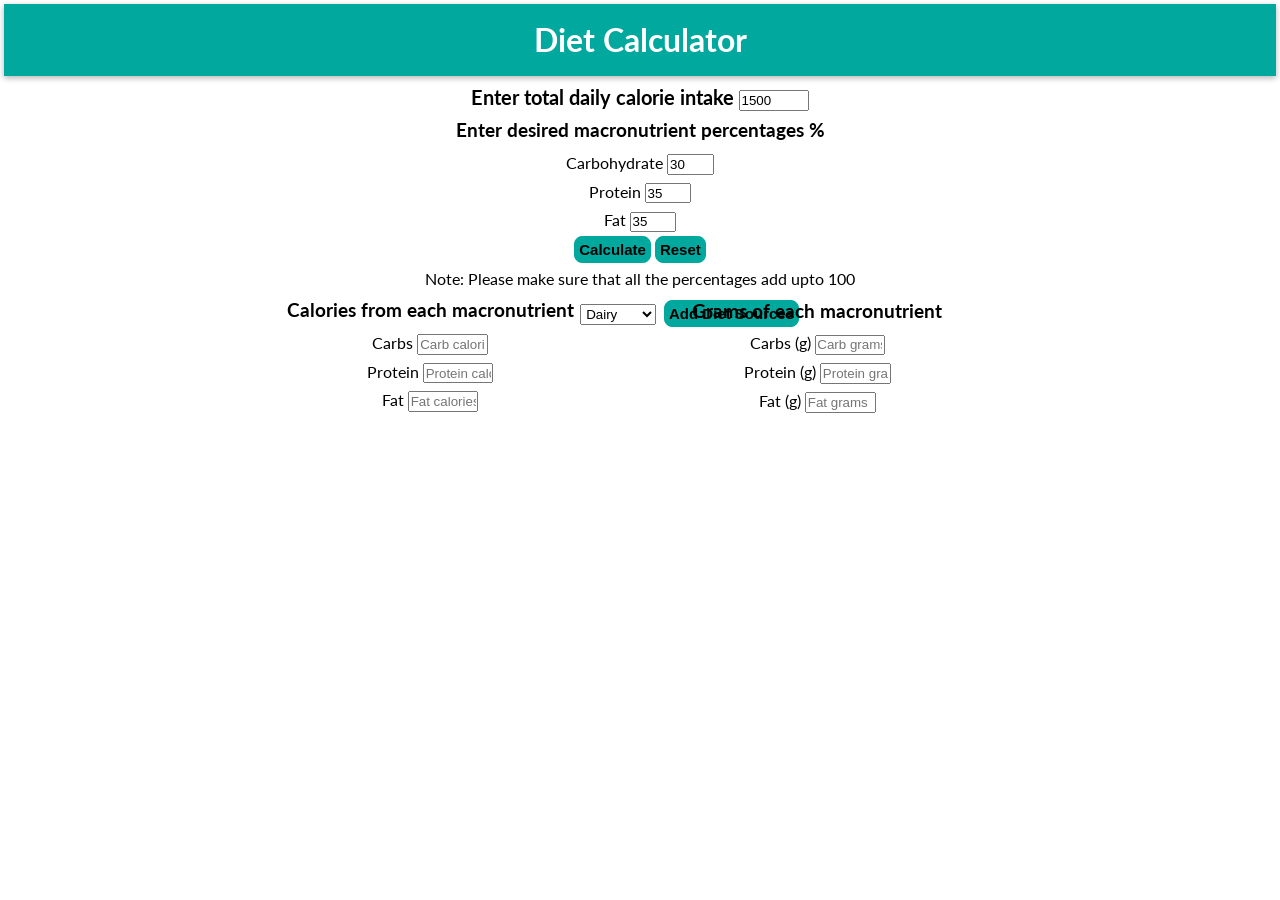
==== public/index.html @ 289a5bd0 "Added Total" ====
<!DOCTYPE html>
<html lang="en">
  <head>
    <meta charset="utf-8" />
    <meta name="viewport" content="width=device-width, initial-scale=1" />
    <link href="https://fonts.googleapis.com/css?family=Lato:100,300,400,700,900" rel="stylesheet">
    <link
        href="https://fonts.googleapis.com/css?family=Roboto:400,700&display=swap" rel="stylesheet"/>
    <meta name="theme-color" content="#000000" />
    <meta
      name="description"
      content="Web site created using create-react-app"
    />
    <!--
      manifest.json provides metadata used when your web app is installed on a
      user's mobile device or desktop. See https://developers.google.com/web/fundamentals/web-app-manifest/
    -->
    <link rel="stylesheet" href="../src/Script.css">
    <link rel="shortcut icon" type="image/png" href="favicon.ico">
    <!--
      Notice the use of %PUBLIC_URL% in the tags above.
      It will be replaced with the URL of the `public` folder during the build.
      Only files inside the `public` folder can be referenced from the HTML.

      Unlike "/favicon.ico" or "favicon.ico", "%PUBLIC_URL%/favicon.ico" will
      work correctly both with client-side routing and a non-root public URL.
      Learn how to configure a non-root public URL by running `npm run build`.
    -->
    <title>Diet Calculation App</title>
    <header>
        <h1 align="center"> Diet Calculator</h1>
    </header>
  </head>
  <body>
    <script type="text/javascript" src="../src/bmr.js"></script>
    <script type="text/javascript" src="../src/resources.js"></script>
    <div id ="container" align="center">
        <form>
            <div class="wrapper-calories">
                <div id="column-one">
                    <p class="input-calories"> Enter total daily calorie intake
                    <input id = "targetCalories" name="CalorieIntake" type="text" size="7" value="1500" 
                    class="calorie-field-style">
                    </p>
                    <h3 id="calculator-h3">Enter desired macronutrient percentages %</h3>
                    <p>
                        Carbohydrate
                        <input type="text" id ="carb-per" name="carb-per" value="30"  size="4">
                    </p>
                    <p>
                        Protein
                        <input type="text" id="protien-per" name="protien-per" value="35" size="4">
                    </p>
                    <p>
                        Fat
                        <input type="text" id="fat-per" name="fat-per" value="35" size="4">                    
                    </p>
                        <div class="inner">
                        <input type="button" value="Calculate" class="Button" onclick="calc(this.form)">
                        <input type="reset" value="Reset" name="Reset" class="Button">
                        </div>
                        <p> Note: Please make sure that all the percentages add upto 100</p>
                </div>
                <div id="column-two" class = "grid-container">
                <div class="grid-child-calories">
                <h3 id="calculator-h3">Calories from each macronutrient</h3>
                <p>
                    Carbs
                    <input name="CarbCalories" type="text" size="7" class="calorie-results-field" placeholder="Carb calories"> 
                </p>
                <p>
                    Protein
                    <input name="ProteinCalories" type="text" size="7" class="calorie-results-field" placeholder="Protein calories"> 
                </p>
                <p>
                    Fat
                    <input name="FatCalories" type="text" size="7" class="calorie-results-field" placeholder="Fat calories"> 
                </p>
                </div>
                <div class="grid-child-grams">
                <h3 id="calculator-h3">Grams of each macronutrient</h3>
                <p>
                    Carbs (g)
                    <input name="CarbGrams" type="text" size="7" class="grams-results-field" placeholder="Carb grams"> </p>
                <p>
                    Protein (g)
                    <input name="ProteinGrams" type="text" size="7" class="grams-results-field" placeholder="Protein grams"></p>
                <p>
                    Fat (g)
                    <input name="FatGrams" type="text" size="7" class="grams-results-field" placeholder="Fat grams"></p>
                </div>
                </div>
            </div>
    </form>
    </div>
    <div class = "resources">
      <div>
        <select name="slec" id="select-source" >
          <option value="Dairy" selected>Dairy</option>
          <option value="Veg">Veg</option>
          <option value="Non-Veg">Non-Veg</option>
          <option value="Seeds">Seeds</option>
          <option value="Nuts">Nuts</option>
          <option value="Millets">Millets</option>
        </select>
  
      <input type="button" id = "btnAdd" class="Button addBtn"onclick = "AddDropDownList()" value = "Add Diet Sources" />
      <div id = "dvContainer" class="addCont"></div>
      </div>
      <p class="total" id="total-resources"></p>
    </div>

    <!--
      This HTML file is a template.
      If you open it directly in the browser, you will see an empty page.

      You can add webfonts, meta tags, or analytics to this file.
      The build step will place the bundled scripts into the <body> tag.

      To begin the development, run `npm start` or `yarn start`.
      To create a production bundle, use `npm run build` or `yarn build`.

    <div id="outer">

    </div>
    -->
  </body>
</html>
---- src/Script.css ----
*{
  margin:  0px;
  padding: 0.80px;
  box-sizing: border-box;
} 

/*
*{
  margin:  0.5px;
  padding: 0.5px;
  box-sizing: border-box;
} 
*/

header {
  background: #00a89d;
  color: white;
  padding: 0.5rem;
  text-align: center;
  box-shadow: 0 2px 6px rgba(0, 0, 0, 0.30);
  width: 100%;
}

body{
  font-family: "Lato", sans-serif;
  font-weight: 400;
  font-size: 16px;
  line-height: 1.7;
  padding: 3px;
}

.input-calories{
  font-size: 20px;
  font-weight: bold;
}

.grid-container{
  width: 80%;
  position: relative;
}

.grid-child-calories{
  /*width: 50%;*/
  position: absolute;
  top: 15%;
  left:15%;
  /*float: left;*/
}

.grid-child-grams{
  
/*  width: 50%;*/

  position: absolute;
  top: 55%;
  left: 55%;

/*  float: left;*/
}

/*#CalculateButton: hover,*/
.Button{
  font-weight: bold;
  font-size: 15px;
  background: #00a89d;
  border: 1px #00a89d solid;
  border-radius: 8px;
  padding: 4px;
  cursor: pointer;
}

.Button:hover, 
.Button:active{
  color:#00a89d;
  background-color: white;
}


.addBtn{
  margin-left: 4px;
}
.addCont{
  margin-left: 600px;
}
.calorie-results-field{
  align-items: center;
}

#select-source{
  margin-left: 575px;
}
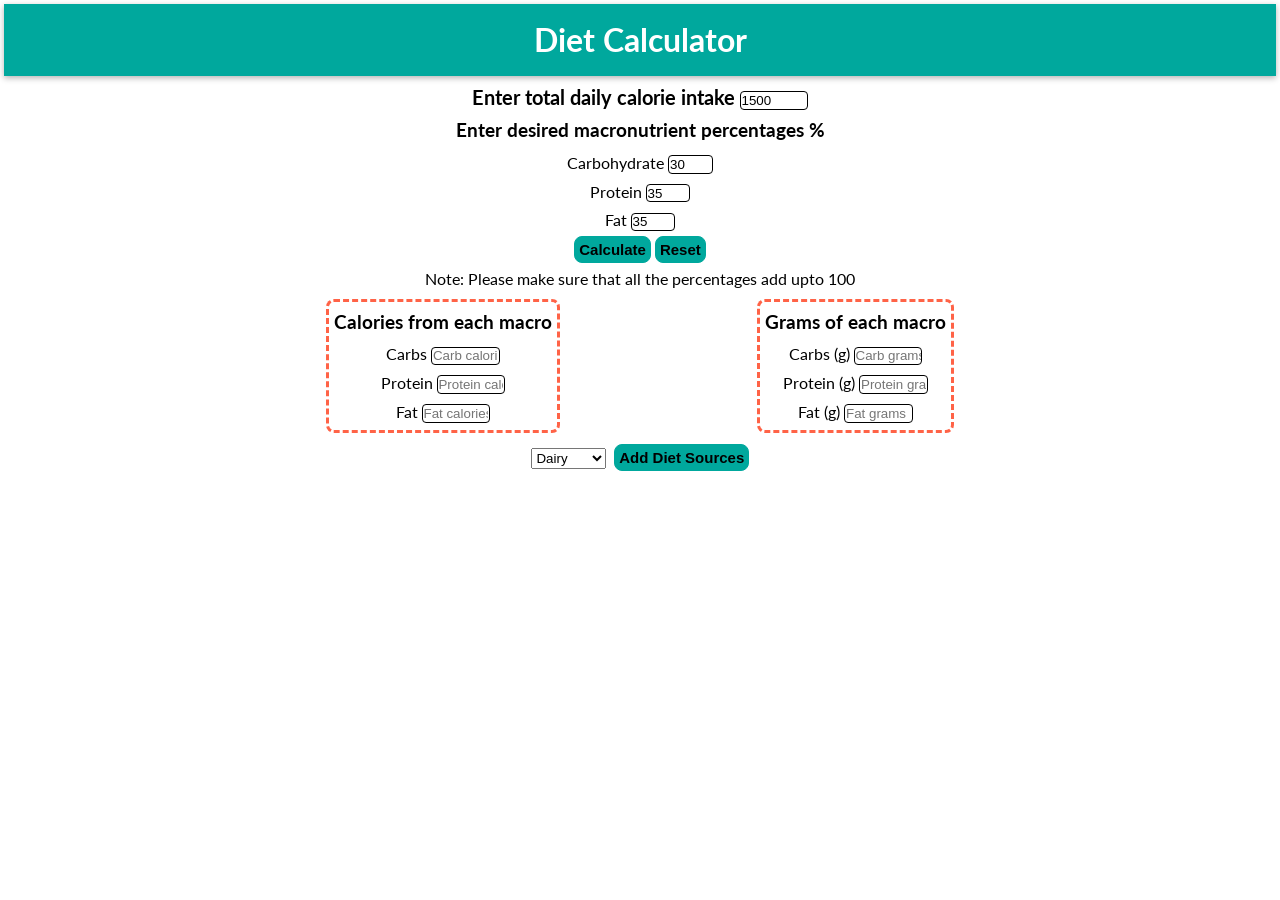
==== commit d229d1e1: "Update index.html" ====
--- a/public/index.html
+++ b/public/index.html
@@ -36,34 +36,34 @@
     <script type="text/javascript" src="../src/resources.js"></script>
     <div id ="container" align="center">
         <form>
-            <div class="wrapper-calories">
-                <div id="column-one">
-                    <p class="input-calories"> Enter total daily calorie intake
-                    <input id = "targetCalories" name="CalorieIntake" type="text" size="7" value="1500" 
-                    class="calorie-field-style">
-                    </p>
-                    <h3 id="calculator-h3">Enter desired macronutrient percentages %</h3>
-                    <p>
-                        Carbohydrate
-                        <input type="text" id ="carb-per" name="carb-per" value="30"  size="4">
-                    </p>
-                    <p>
-                        Protein
-                        <input type="text" id="protien-per" name="protien-per" value="35" size="4">
-                    </p>
-                    <p>
-                        Fat
-                        <input type="text" id="fat-per" name="fat-per" value="35" size="4">                    
-                    </p>
-                        <div class="inner">
-                        <input type="button" value="Calculate" class="Button" onclick="calc(this.form)">
-                        <input type="reset" value="Reset" name="Reset" class="Button">
-                        </div>
-                        <p> Note: Please make sure that all the percentages add upto 100</p>
-                </div>
-                <div id="column-two" class = "grid-container">
-                <div class="grid-child-calories">
-                <h3 id="calculator-h3">Calories from each macronutrient</h3>
+          <div class="wrapper-calories">
+              <div id="column-one">
+                  <p class="input-calories"> Enter total daily calorie intake
+                  <input id = "targetCalories" name="CalorieIntake" type="text" size="7" value="1500" 
+                  class="calorie-field-style">
+                  </p>
+                  <h3 id="calculator-h3">Enter desired macronutrient percentages %</h3>
+                  <p>
+                      Carbohydrate
+                      <input type="text" id ="carb-per" name="carb-per" value="30"  size="4">
+                  </p>
+                  <p>
+                      Protein
+                      <input type="text" id="protien-per" name="protien-per" value="35" size="4">
+                  </p>
+                  <p>
+                      Fat
+                      <input type="text" id="fat-per" name="fat-per" value="35" size="4">                    
+                  </p>
+                      <div class="inner">
+                      <input type="button" value="Calculate" class="Button" onclick="calc(this.form)">
+                      <input type="reset" value="Reset" name="Reset" class="Button">
+                      </div>
+                      <p> Note: Please make sure that all the percentages add upto 100</p>
+              </div>
+              <div id="column-two" class = "grid-container">
+              <div class="grid-child-calories">
+                <h3 id="calculator-h3">Calories from each macro</h3>
                 <p>
                     Carbs
                     <input name="CarbCalories" type="text" size="7" class="calorie-results-field" placeholder="Carb calories"> 
@@ -76,9 +76,9 @@
                     Fat
                     <input name="FatCalories" type="text" size="7" class="calorie-results-field" placeholder="Fat calories"> 
                 </p>
-                </div>
-                <div class="grid-child-grams">
-                <h3 id="calculator-h3">Grams of each macronutrient</h3>
+              </div>
+              <div class="grid-child-grams">
+                <h3 id="calculator-h3">Grams of each macro</h3>
                 <p>
                     Carbs (g)
                     <input name="CarbGrams" type="text" size="7" class="grams-results-field" placeholder="Carb grams"> </p>
@@ -88,9 +88,9 @@
                 <p>
                     Fat (g)
                     <input name="FatGrams" type="text" size="7" class="grams-results-field" placeholder="Fat grams"></p>
-                </div>
-                </div>
-            </div>
+              </div>
+              </div>
+          </div>
     </form>
     </div>
     <div class = "resources">
@@ -107,7 +107,10 @@
       <input type="button" id = "btnAdd" class="Button addBtn"onclick = "AddDropDownList()" value = "Add Diet Sources" />
       <div id = "dvContainer" class="addCont"></div>
       </div>
-      <p class="total" id="total-resources"></p>
+      <div class="total">
+        <p id="total-resources"></p>
+      </div>
+      
     </div>
 
     <!--
--- a/src/Script.css
+++ b/src/Script.css
@@ -11,6 +11,44 @@
   box-sizing: border-box;
 } 
 */
+
+@media screen and (max-width: 700px){
+
+  .grid-container{
+    display: flex;
+    flex-direction: column;
+    /* align-items: center; */
+    justify-content: space-between;
+    flex-wrap: wrap;
+    height:auto;
+  }
+  .grid-child-calories,
+  .grid-child-grams {
+      height:auto;
+      flex:1;
+  }
+  .grid-child-calories{
+    order: 1;
+  }
+  
+  .grid-child-grams{
+    order: 2;
+  }
+  .total{
+    order:3;
+  }
+  .addBtn{
+    margin:auto;
+    width: auto;
+  }
+  .addCont{
+    margin:auto;
+    width: auto;
+  }
+  #select-source{
+    margin: auto;
+  }
+}
 
 header {
   background: #00a89d;
@@ -36,14 +74,24 @@
 
 .grid-container{
   width: 80%;
-  position: relative;
+  display: flex;
+  flex-direction: row;
+  /* align-items: center; */
+  justify-content: space-evenly;
+  flex-wrap: wrap;
+  height:auto;
+
 }
 
 .grid-child-calories{
   /*width: 50%;*/
-  position: absolute;
-  top: 15%;
-  left:15%;
+
+  /* top: 15%;
+  left:15%; */
+  margin:5px;
+  border: tomato dashed 3px; 
+  border-radius: 8px;
+  padding: 4px;
   /*float: left;*/
 }
 
@@ -51,9 +99,12 @@
   
 /*  width: 50%;*/
 
-  position: absolute;
-  top: 55%;
-  left: 55%;
+  /* top: 55%;
+  left: 55%; */
+  margin:5px;
+  border: tomato dashed 3px;
+  border-radius: 8px;
+  padding: 4px;
 
 /*  float: left;*/
 }
@@ -76,16 +127,33 @@
 }
 
 
+.div-resource{
+  margin-left: 20px;
+  padding: 8px;
+
+}
 .addBtn{
   margin-left: 4px;
 }
 .addCont{
-  margin-left: 600px;
+  margin: auto;
 }
 .calorie-results-field{
   align-items: center;
 }
-
+.resources{
+  display: flex;
+  /* justify-content: center; */
+  flex-direction: column;
+  align-items: center;
+}
+.total{
+  justify-content: baseline;
+}
 #select-source{
-  margin-left: 575px;
+  margin: auto;
 }
+input{
+  border: black 1px solid;
+  border-radius: 4px
+}
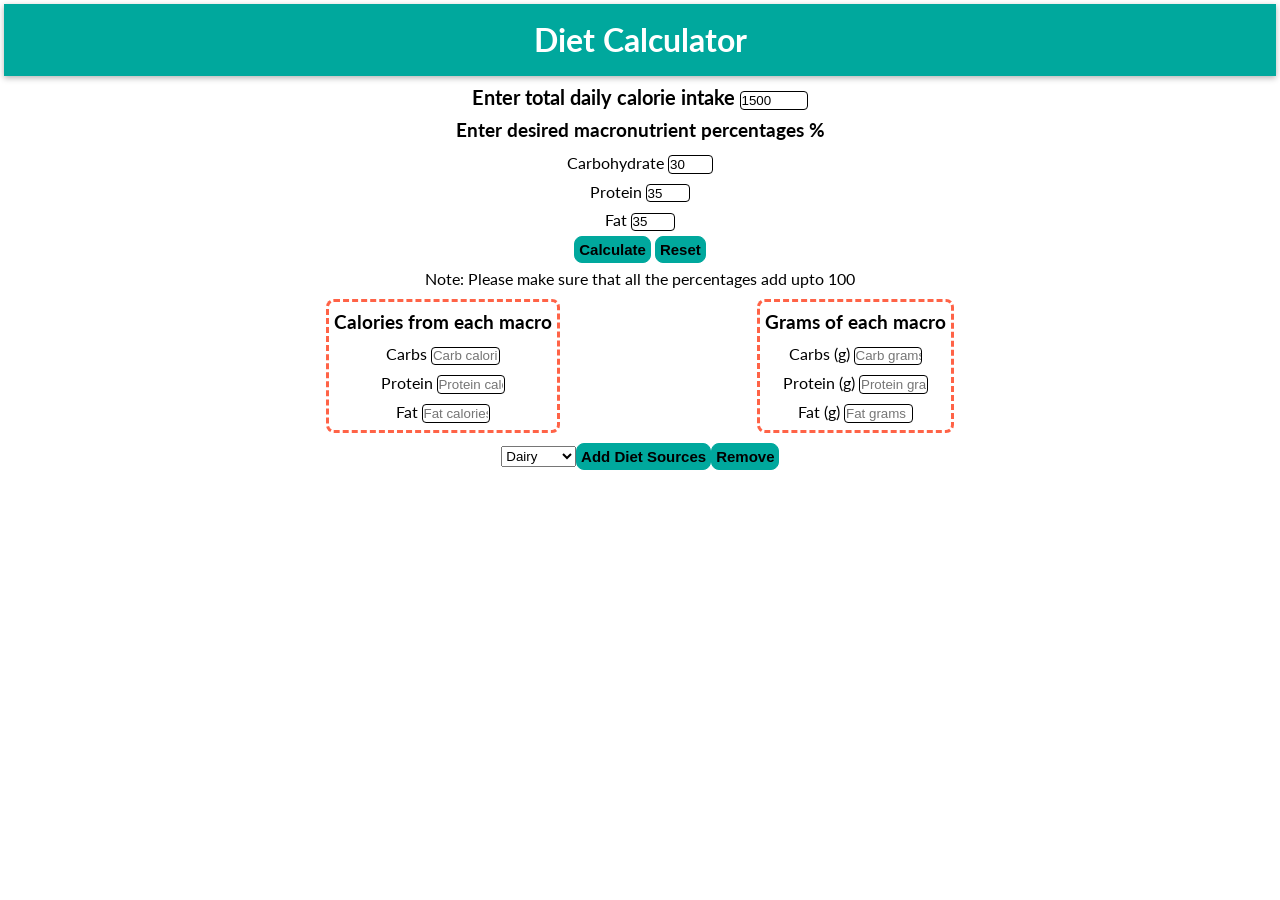
==== commit 43486e87: "Updated the scr files to remove bugs" ====
--- a/public/index.html
+++ b/public/index.html
@@ -94,8 +94,8 @@
     </form>
     </div>
     <div class = "resources">
-      <div>
-        <select name="slec" id="select-source" >
+      <div class="resources-dropdown">
+        <select name="slec" id="select-source" class="resource-select">
           <option value="Dairy" selected>Dairy</option>
           <option value="Veg">Veg</option>
           <option value="Non-Veg">Non-Veg</option>
@@ -103,15 +103,20 @@
           <option value="Nuts">Nuts</option>
           <option value="Millets">Millets</option>
         </select>
-  
-      <input type="button" id = "btnAdd" class="Button addBtn"onclick = "AddDropDownList()" value = "Add Diet Sources" />
+        <input type="button" id = "btnAdd" class="Button addBtn"onclick = "AddDropDownList()" value = "Add Diet Sources" />
+        <input type="button" class="Button Remove" onclick="btnRemove()" value = "Remove">
+      </div>
       <div id = "dvContainer" class="addCont"></div>
-      </div>
       <div class="total">
         <p id="total-resources"></p>
       </div>
       
     </div>
+    <!-- <footer class="main-footer">
+      <nav>
+          <a href="https://www.github.com/sasiking" class="main-footer-a">Created by SasiKing</a>
+      </nav> -->
+  </footer>
 
     <!--
       This HTML file is a template.
@@ -128,4 +133,4 @@
     </div>
     -->
   </body>
-</html>
+</html>
--- a/src/Script.css
+++ b/src/Script.css
@@ -12,6 +12,8 @@
 } 
 */
 
+
+
 @media screen and (max-width: 700px){
 
   .grid-container{
@@ -44,10 +46,35 @@
   .addCont{
     margin:auto;
     width: auto;
+    display: flex;
+    /* justify-content: center; */
+    flex-direction: column;
+    align-items: center;
+    justify-content: center;
+    flex-wrap: wrap;
+    align-content: center;
   }
   #select-source{
     margin: auto;
   }
+  .resource-sup-div{
+    margin: auto;
+    width: auto;
+    display: flex;
+    justify-content: center;
+    align-items: center;
+    flex-direction: row;
+  }
+  .resources-dropdown{
+    margin: auto;
+    width: auto;
+    display: flex;
+    /* justify-content: center; */
+    flex-direction: row;
+    align-items: center;
+    justify-content: center;
+  }
+  
 }
 
 header {
@@ -127,16 +154,30 @@
 }
 
 
-.div-resource{
-  margin-left: 20px;
-  padding: 8px;
-
-}
-.addBtn{
-  margin-left: 4px;
+.resources-dropdown{
+  display: flex;
+  /* justify-content: center; */
+  flex-direction: row;
+  align-items: center;
+  justify-content: center;
+}
+.div-select-resource{
+  margin: auto;
+  display: flex;
+  /* justify-content: center; */
+  flex-direction: row;
+  align-items: center;
+  justify-content: center;
+  align-content: center;
 }
 .addCont{
   margin: auto;
+  display: flex;
+  /* justify-content: center; */
+  flex-direction: column;
+  align-items: center;
+  justify-content: center;
+  align-content: center;
 }
 .calorie-results-field{
   align-items: center;
@@ -146,9 +187,10 @@
   /* justify-content: center; */
   flex-direction: column;
   align-items: center;
+  justify-content: center;
 }
 .total{
-  justify-content: baseline;
+  justify-content: center;
 }
 #select-source{
   margin: auto;
@@ -157,3 +199,59 @@
   border: black 1px solid;
   border-radius: 4px
 }
+
+.main-footer{
+  background-color: black;
+  display: flex;
+  margin-top: auto;
+  flex: 0;
+}
+
+.main-footer-a{
+  color: white;
+}
+
+.resource-sup-div{
+  display: flex;
+  justify-content: center;
+  align-items: center;
+  flex-direction: row;
+  padding: 8px;
+  width: 40rem;
+}
+
+.resource-chk{
+  display: flex;
+  justify-content: center;
+  align-items: center;
+  flex-direction: row;
+  margin: 0 4px;
+}
+.res-para{
+  display: flex;
+  justify-content: center;
+  align-items: center;
+  flex-direction: row;
+  margin:0 4px ;
+}
+.div-resource{
+  display: flex;
+  justify-content: center;
+  align-items: center;
+  flex-direction: column;
+}
+.resource-div-content{
+  display: flex;
+  justify-content: center;
+  align-items: center;
+  flex-direction: row;
+}
+
+.resource-para-name{
+  display: flex;
+  justify-content: center;
+  align-items: center;
+  flex-direction: row;
+  padding:0px .5px;
+  margin:auto; 
+}
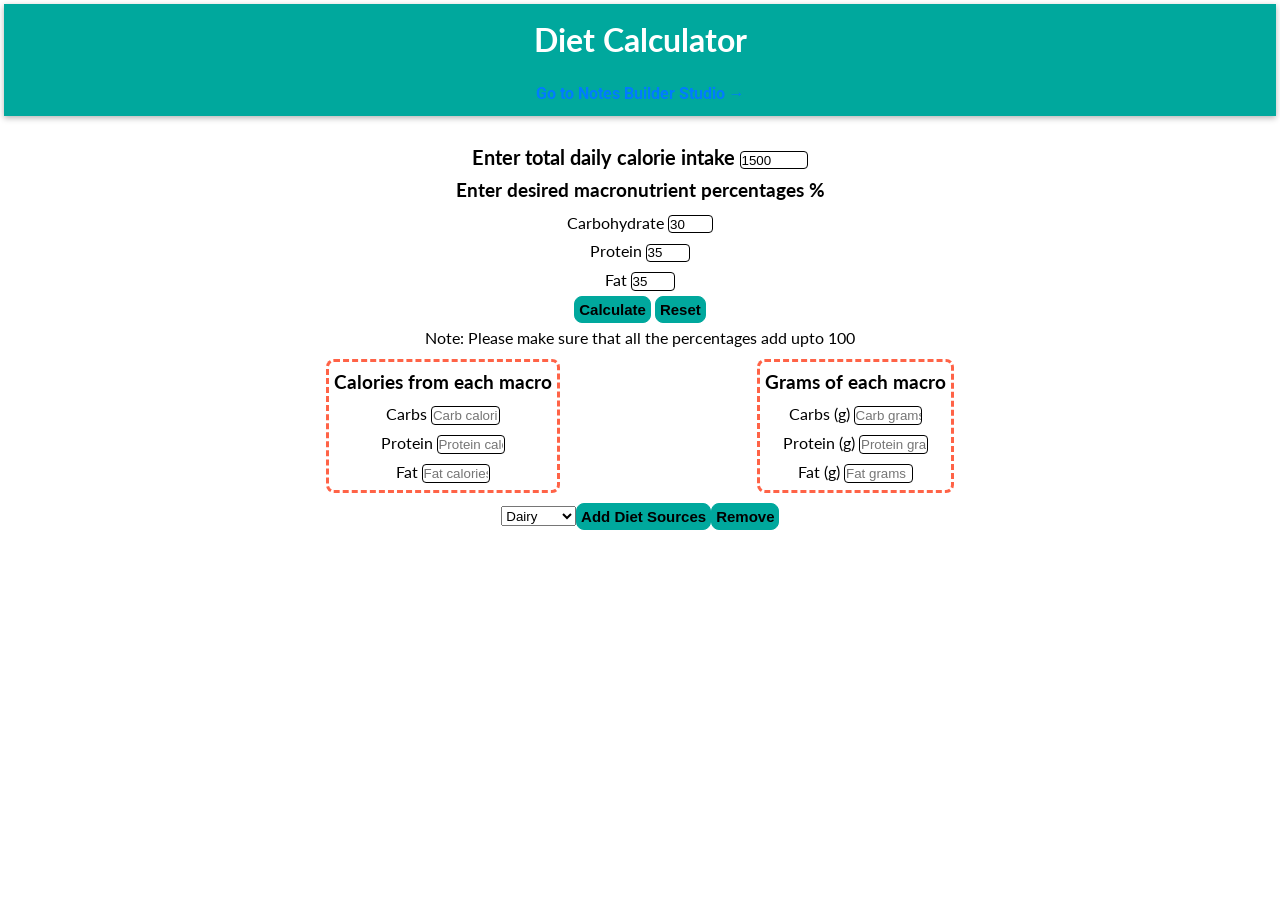
==== commit 33af8d59: "Update index.html" ====
--- a/public/index.html
+++ b/public/index.html
@@ -4,96 +4,91 @@
     <meta charset="utf-8" />
     <meta name="viewport" content="width=device-width, initial-scale=1" />
     <link href="https://fonts.googleapis.com/css?family=Lato:100,300,400,700,900" rel="stylesheet">
-    <link
-        href="https://fonts.googleapis.com/css?family=Roboto:400,700&display=swap" rel="stylesheet"/>
+    <link href="https://fonts.googleapis.com/css?family=Roboto:400,700&display=swap" rel="stylesheet"/>
     <meta name="theme-color" content="#000000" />
     <meta
       name="description"
       content="Web site created using create-react-app"
     />
-    <!--
-      manifest.json provides metadata used when your web app is installed on a
-      user's mobile device or desktop. See https://developers.google.com/web/fundamentals/web-app-manifest/
-    -->
     <link rel="stylesheet" href="../src/Script.css">
     <link rel="shortcut icon" type="image/png" href="favicon.ico">
-    <!--
-      Notice the use of %PUBLIC_URL% in the tags above.
-      It will be replaced with the URL of the `public` folder during the build.
-      Only files inside the `public` folder can be referenced from the HTML.
-
-      Unlike "/favicon.ico" or "favicon.ico", "%PUBLIC_URL%/favicon.ico" will
-      work correctly both with client-side routing and a non-root public URL.
-      Learn how to configure a non-root public URL by running `npm run build`.
-    -->
     <title>Diet Calculation App</title>
-    <header>
-        <h1 align="center"> Diet Calculator</h1>
-    </header>
   </head>
   <body>
+    <header align="center" style="margin-bottom: 20px;">
+      <h1>Diet Calculator</h1>
+      <nav style="margin-top: 10px;">
+        <a href="../src/builder.html" style="font-family: 'Roboto', sans-serif; font-size: 16px; font-weight: 700; color: #007bff; text-decoration: none;">
+          Go to Notes Builder Studio &rarr;
+        </a>
+      </nav>
+    </header>
+
     <script type="text/javascript" src="../src/bmr.js"></script>
     <script type="text/javascript" src="../src/resources.js"></script>
-    <div id ="container" align="center">
-        <form>
-          <div class="wrapper-calories">
-              <div id="column-one">
-                  <p class="input-calories"> Enter total daily calorie intake
-                  <input id = "targetCalories" name="CalorieIntake" type="text" size="7" value="1500" 
-                  class="calorie-field-style">
-                  </p>
-                  <h3 id="calculator-h3">Enter desired macronutrient percentages %</h3>
-                  <p>
-                      Carbohydrate
-                      <input type="text" id ="carb-per" name="carb-per" value="30"  size="4">
-                  </p>
-                  <p>
-                      Protein
-                      <input type="text" id="protien-per" name="protien-per" value="35" size="4">
-                  </p>
-                  <p>
-                      Fat
-                      <input type="text" id="fat-per" name="fat-per" value="35" size="4">                    
-                  </p>
-                      <div class="inner">
-                      <input type="button" value="Calculate" class="Button" onclick="calc(this.form)">
-                      <input type="reset" value="Reset" name="Reset" class="Button">
-                      </div>
-                      <p> Note: Please make sure that all the percentages add upto 100</p>
-              </div>
-              <div id="column-two" class = "grid-container">
-              <div class="grid-child-calories">
-                <h3 id="calculator-h3">Calories from each macro</h3>
-                <p>
-                    Carbs
-                    <input name="CarbCalories" type="text" size="7" class="calorie-results-field" placeholder="Carb calories"> 
-                </p>
-                <p>
-                    Protein
-                    <input name="ProteinCalories" type="text" size="7" class="calorie-results-field" placeholder="Protein calories"> 
-                </p>
-                <p>
-                    Fat
-                    <input name="FatCalories" type="text" size="7" class="calorie-results-field" placeholder="Fat calories"> 
-                </p>
-              </div>
-              <div class="grid-child-grams">
-                <h3 id="calculator-h3">Grams of each macro</h3>
-                <p>
-                    Carbs (g)
-                    <input name="CarbGrams" type="text" size="7" class="grams-results-field" placeholder="Carb grams"> </p>
-                <p>
-                    Protein (g)
-                    <input name="ProteinGrams" type="text" size="7" class="grams-results-field" placeholder="Protein grams"></p>
-                <p>
-                    Fat (g)
-                    <input name="FatGrams" type="text" size="7" class="grams-results-field" placeholder="Fat grams"></p>
-              </div>
-              </div>
+    <div id="container" align="center">
+      <form>
+        <div class="wrapper-calories">
+          <div id="column-one">
+            <p class="input-calories"> Enter total daily calorie intake
+              <input id="targetCalories" name="CalorieIntake" type="text" size="7" value="1500" class="calorie-field-style">
+            </p>
+            <h3 id="calculator-h3">Enter desired macronutrient percentages %</h3>
+            <p>
+              Carbohydrate
+              <input type="text" id="carb-per" name="carb-per" value="30" size="4">
+            </p>
+            <p>
+              Protein
+              <input type="text" id="protien-per" name="protien-per" value="35" size="4">
+            </p>
+            <p>
+              Fat
+              <input type="text" id="fat-per" name="fat-per" value="35" size="4">                    
+            </p>
+            <div class="inner">
+              <input type="button" value="Calculate" class="Button" onclick="calc(this.form)">
+              <input type="reset" value="Reset" name="Reset" class="Button">
+            </div>
+            <p>Note: Please make sure that all the percentages add upto 100</p>
           </div>
-    </form>
+          <div id="column-two" class="grid-container">
+            <div class="grid-child-calories">
+              <h3 id="calculator-h3">Calories from each macro</h3>
+              <p>
+                Carbs
+                <input name="CarbCalories" type="text" size="7" class="calorie-results-field" placeholder="Carb calories"> 
+              </p>
+              <p>
+                Protein
+                <input name="ProteinCalories" type="text" size="7" class="calorie-results-field" placeholder="Protein calories"> 
+              </p>
+              <p>
+                Fat
+                <input name="FatCalories" type="text" size="7" class="calorie-results-field" placeholder="Fat calories"> 
+              </p>
+            </div>
+            <div class="grid-child-grams">
+              <h3 id="calculator-h3">Grams of each macro</h3>
+              <p>
+                Carbs (g)
+                <input name="CarbGrams" type="text" size="7" class="grams-results-field" placeholder="Carb grams">
+              </p>
+              <p>
+                Protein (g)
+                <input name="ProteinGrams" type="text" size="7" class="grams-results-field" placeholder="Protein grams">
+              </p>
+              <p>
+                Fat (g)
+                <input name="FatGrams" type="text" size="7" class="grams-results-field" placeholder="Fat grams">
+              </p>
+            </div>
+          </div>
+        </div>
+      </form>
     </div>
-    <div class = "resources">
+    
+    <div class="resources">
       <div class="resources-dropdown">
         <select name="slec" id="select-source" class="resource-select">
           <option value="Dairy" selected>Dairy</option>
@@ -103,34 +98,21 @@
           <option value="Nuts">Nuts</option>
           <option value="Millets">Millets</option>
         </select>
-        <input type="button" id = "btnAdd" class="Button addBtn"onclick = "AddDropDownList()" value = "Add Diet Sources" />
-        <input type="button" class="Button Remove" onclick="btnRemove()" value = "Remove">
+        <input type="button" id="btnAdd" class="Button addBtn" onclick="AddDropDownList()" value="Add Diet Sources" />
+        <input type="button" class="Button Remove" onclick="btnRemove()" value="Remove">
       </div>
-      <div id = "dvContainer" class="addCont"></div>
+      <div id="dvContainer" class="addCont"></div>
       <div class="total">
         <p id="total-resources"></p>
       </div>
-      
     </div>
-    <!-- <footer class="main-footer">
+
+    <!-- 
+    <footer class="main-footer">
       <nav>
-          <a href="https://www.github.com/sasiking" class="main-footer-a">Created by SasiKing</a>
-      </nav> -->
-  </footer>
-
-    <!--
-      This HTML file is a template.
-      If you open it directly in the browser, you will see an empty page.
-
-      You can add webfonts, meta tags, or analytics to this file.
-      The build step will place the bundled scripts into the <body> tag.
-
-      To begin the development, run `npm start` or `yarn start`.
-      To create a production bundle, use `npm run build` or `yarn build`.
-
-    <div id="outer">
-
-    </div>
+        <a href="https://www.github.com/sasiking" class="main-footer-a">Created by SasiKing</a>
+      </nav>
+    </footer>
     -->
   </body>
-</html>+</html>
--- a/src/Script.css
+++ b/src/Script.css
@@ -252,6 +252,6 @@
   justify-content: center;
   align-items: center;
   flex-direction: row;
-  padding:0px .5px;
+  padding:0px 2px;
   margin:auto; 
 }
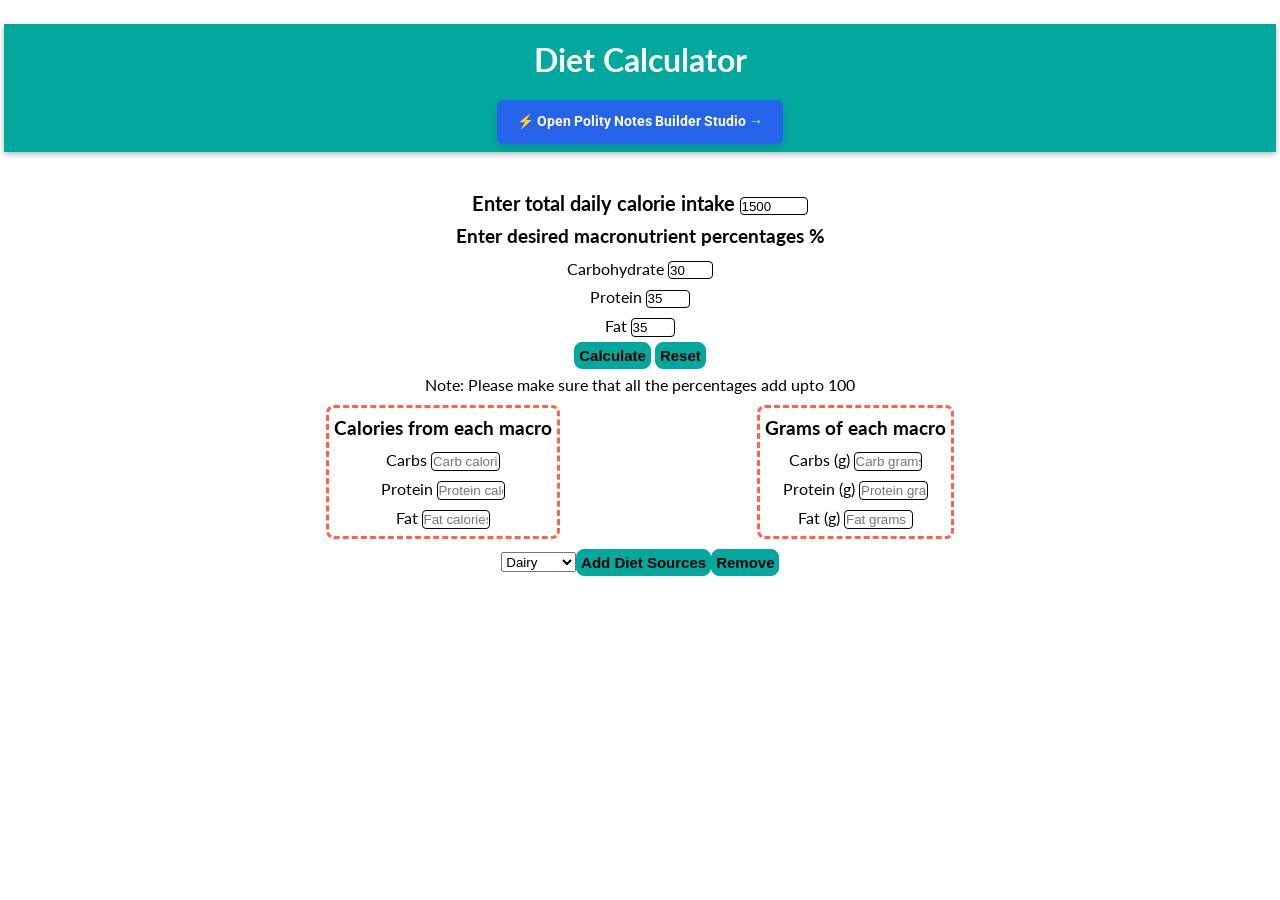
==== commit b32c20df: "Update index.html" ====
--- a/public/index.html
+++ b/public/index.html
@@ -6,22 +6,32 @@
     <link href="https://fonts.googleapis.com/css?family=Lato:100,300,400,700,900" rel="stylesheet">
     <link href="https://fonts.googleapis.com/css?family=Roboto:400,700&display=swap" rel="stylesheet"/>
     <meta name="theme-color" content="#000000" />
-    <meta
-      name="description"
-      content="Web site created using create-react-app"
-    />
+    <meta name="description" content="Web site created using create-react-app" />
     <link rel="stylesheet" href="../src/Script.css">
     <link rel="shortcut icon" type="image/png" href="favicon.ico">
     <title>Diet Calculation App</title>
   </head>
   <body>
-    <header align="center" style="margin-bottom: 20px;">
-      <h1>Diet Calculator</h1>
-      <nav style="margin-top: 10px;">
-        <a href="../src/builder.html" style="font-family: 'Roboto', sans-serif; font-size: 16px; font-weight: 700; color: #007bff; text-decoration: none;">
-          Go to Notes Builder Studio &rarr;
-        </a>
-      </nav>
+    <!-- HEADER WITH CLICKABLE LINK TO LOCAL BUILDER.HTML -->
+    <header style="text-align: center; margin: 20px 0 30px 0;">
+      <h1 style="margin-bottom: 12px;">Diet Calculator</h1>
+      
+      <!-- Clickable Button Link to src/builder.html -->
+      <a href="../src/builder.html" 
+         target="_self"
+         style="display: inline-block; 
+                background-color: #2563eb; 
+                color: #ffffff; 
+                padding: 10px 20px; 
+                border-radius: 6px; 
+                font-family: 'Roboto', sans-serif; 
+                font-size: 14px; 
+                font-weight: 700; 
+                text-decoration: none; 
+                box-shadow: 0 4px 6px rgba(0, 0, 0, 0.1); 
+                transition: background 0.2s ease;">
+        ⚡ Open Polity Notes Builder Studio &rarr;
+      </a>
     </header>
 
     <script type="text/javascript" src="../src/bmr.js"></script>
@@ -106,13 +116,5 @@
         <p id="total-resources"></p>
       </div>
     </div>
-
-    <!-- 
-    <footer class="main-footer">
-      <nav>
-        <a href="https://www.github.com/sasiking" class="main-footer-a">Created by SasiKing</a>
-      </nav>
-    </footer>
-    -->
   </body>
 </html>
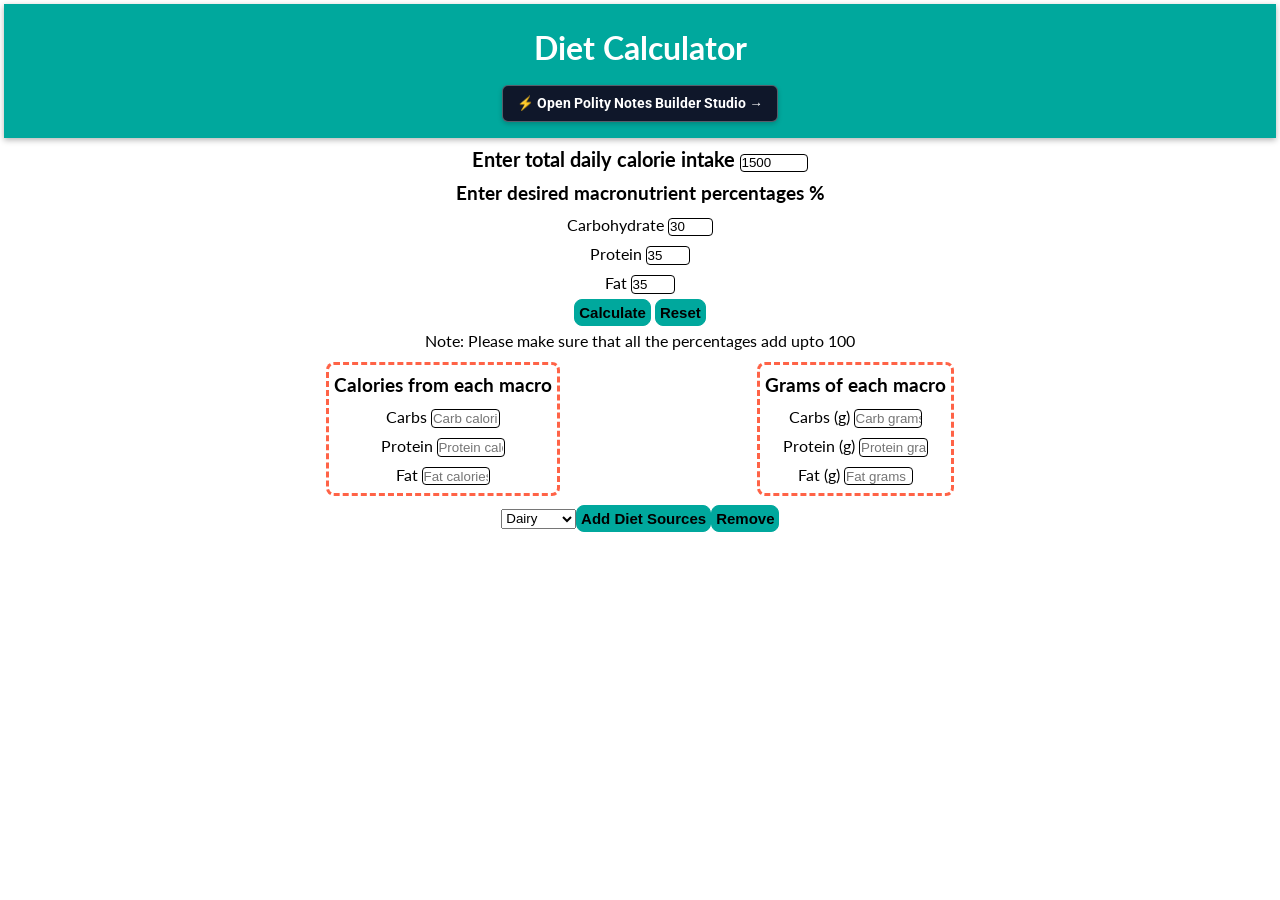
==== commit 025ffbf6: "Update index.html" ====
--- a/public/index.html
+++ b/public/index.html
@@ -6,39 +6,31 @@
     <link href="https://fonts.googleapis.com/css?family=Lato:100,300,400,700,900" rel="stylesheet">
     <link href="https://fonts.googleapis.com/css?family=Roboto:400,700&display=swap" rel="stylesheet"/>
     <meta name="theme-color" content="#000000" />
-    <meta name="description" content="Web site created using create-react-app" />
+    <meta name="description" content="Diet calculation and macro tracker application" />
     <link rel="stylesheet" href="../src/Script.css">
     <link rel="shortcut icon" type="image/png" href="favicon.ico">
     <title>Diet Calculation App</title>
   </head>
   <body>
-    <!-- HEADER WITH CLICKABLE LINK TO LOCAL BUILDER.HTML -->
-    <header style="text-align: center; margin: 20px 0 30px 0;">
-      <h1 style="margin-bottom: 12px;">Diet Calculator</h1>
-      
-      <!-- Clickable Button Link to src/builder.html -->
-      <a href="../src/builder.html" 
-         target="_self"
-         style="display: inline-block; 
-                background-color: #2563eb; 
-                color: #ffffff; 
-                padding: 10px 20px; 
-                border-radius: 6px; 
-                font-family: 'Roboto', sans-serif; 
-                font-size: 14px; 
-                font-weight: 700; 
-                text-decoration: none; 
-                box-shadow: 0 4px 6px rgba(0, 0, 0, 0.1); 
-                transition: background 0.2s ease;">
-        ⚡ Open Polity Notes Builder Studio &rarr;
-      </a>
+    <!-- APPLICATION HEADER WITH INTEGRATED BUILDER NAVIGATION -->
+    <header>
+      <h1>Diet Calculator</h1>
+      <div class="studio-nav-wrapper">
+        <a href="../src/builder.html" class="studio-nav-btn" target="_self">
+          ⚡ Open Polity Notes Builder Studio &rarr;
+        </a>
+      </div>
     </header>
 
+    <!-- SCRIPTS -->
     <script type="text/javascript" src="../src/bmr.js"></script>
     <script type="text/javascript" src="../src/resources.js"></script>
+
+    <!-- MAIN CALCULATOR INTERFACE -->
     <div id="container" align="center">
       <form>
         <div class="wrapper-calories">
+          <!-- COLUMN 1: INPUT TARGETS & MACRO RATIOS -->
           <div id="column-one">
             <p class="input-calories"> Enter total daily calorie intake
               <input id="targetCalories" name="CalorieIntake" type="text" size="7" value="1500" class="calorie-field-style">
@@ -62,6 +54,8 @@
             </div>
             <p>Note: Please make sure that all the percentages add upto 100</p>
           </div>
+
+          <!-- COLUMN 2: CALCULATED SPLITS (CALORIES & GRAMS) -->
           <div id="column-two" class="grid-container">
             <div class="grid-child-calories">
               <h3 id="calculator-h3">Calories from each macro</h3>
@@ -98,6 +92,7 @@
       </form>
     </div>
     
+    <!-- FOOD SOURCE SELECTION & AGGREGATION ZONE -->
     <div class="resources">
       <div class="resources-dropdown">
         <select name="slec" id="select-source" class="resource-select">
--- a/src/Script.css
+++ b/src/Script.css
@@ -1,92 +1,59 @@
-*{
-  margin:  0px;
+* {
+  margin: 0px;
   padding: 0.80px;
   box-sizing: border-box;
-} 
-
-/*
-*{
-  margin:  0.5px;
-  padding: 0.5px;
-  box-sizing: border-box;
-} 
-*/
-
-
-
-@media screen and (max-width: 700px){
-
-  .grid-container{
-    display: flex;
-    flex-direction: column;
-    /* align-items: center; */
-    justify-content: space-between;
-    flex-wrap: wrap;
-    height:auto;
-  }
-  .grid-child-calories,
-  .grid-child-grams {
-      height:auto;
-      flex:1;
-  }
-  .grid-child-calories{
-    order: 1;
-  }
-  
-  .grid-child-grams{
-    order: 2;
-  }
-  .total{
-    order:3;
-  }
-  .addBtn{
-    margin:auto;
-    width: auto;
-  }
-  .addCont{
-    margin:auto;
-    width: auto;
-    display: flex;
-    /* justify-content: center; */
-    flex-direction: column;
-    align-items: center;
-    justify-content: center;
-    flex-wrap: wrap;
-    align-content: center;
-  }
-  #select-source{
-    margin: auto;
-  }
-  .resource-sup-div{
-    margin: auto;
-    width: auto;
-    display: flex;
-    justify-content: center;
-    align-items: center;
-    flex-direction: row;
-  }
-  .resources-dropdown{
-    margin: auto;
-    width: auto;
-    display: flex;
-    /* justify-content: center; */
-    flex-direction: row;
-    align-items: center;
-    justify-content: center;
-  }
-  
-}
-
+}
+
+/* ========================================================
+   HEADER & STUDIO LINK STYLES
+   ======================================================== */
 header {
   background: #00a89d;
   color: white;
-  padding: 0.5rem;
+  padding: 1rem 0.5rem;
   text-align: center;
   box-shadow: 0 2px 6px rgba(0, 0, 0, 0.30);
   width: 100%;
 }
 
-body{
+header h1 {
+  margin-bottom: 8px;
+}
+
+.studio-nav-wrapper {
+  margin-top: 6px;
+  display: flex;
+  justify-content: center;
+  align-items: center;
+}
+
+.studio-nav-btn {
+  display: inline-block;
+  background-color: #0f172a;
+  color: #ffffff !important;
+  font-family: "Roboto", sans-serif;
+  font-size: 13.5px;
+  font-weight: 700;
+  text-decoration: none;
+  padding: 6px 14px;
+  border-radius: 6px;
+  border: 1px solid rgba(255, 255, 255, 0.3);
+  box-shadow: 0 2px 5px rgba(0, 0, 0, 0.2);
+  transition: all 0.2s ease-in-out;
+  cursor: pointer;
+}
+
+.studio-nav-btn:hover {
+  background-color: #1e293b;
+  border-color: #ffffff;
+  color: #93c5fd !important;
+  transform: translateY(-1px);
+}
+
+/* ========================================================
+   BODY & MAIN LAYOUT
+   ======================================================== */
+body {
   font-family: "Lato", sans-serif;
   font-weight: 400;
   font-size: 16px;
@@ -94,50 +61,35 @@
   padding: 3px;
 }
 
-.input-calories{
+.input-calories {
   font-size: 20px;
   font-weight: bold;
 }
 
-.grid-container{
+.grid-container {
   width: 80%;
   display: flex;
   flex-direction: row;
-  /* align-items: center; */
   justify-content: space-evenly;
   flex-wrap: wrap;
-  height:auto;
-
-}
-
-.grid-child-calories{
-  /*width: 50%;*/
-
-  /* top: 15%;
-  left:15%; */
-  margin:5px;
+  height: auto;
+}
+
+.grid-child-calories {
+  margin: 5px;
   border: tomato dashed 3px; 
   border-radius: 8px;
   padding: 4px;
-  /*float: left;*/
-}
-
-.grid-child-grams{
-  
-/*  width: 50%;*/
-
-  /* top: 55%;
-  left: 55%; */
-  margin:5px;
+}
+
+.grid-child-grams {
+  margin: 5px;
   border: tomato dashed 3px;
   border-radius: 8px;
   padding: 4px;
-
-/*  float: left;*/
-}
-
-/*#CalculateButton: hover,*/
-.Button{
+}
+
+.Button {
   font-weight: bold;
   font-size: 15px;
   background: #00a89d;
@@ -148,70 +100,72 @@
 }
 
 .Button:hover, 
-.Button:active{
-  color:#00a89d;
+.Button:active {
+  color: #00a89d;
   background-color: white;
 }
 
-
-.resources-dropdown{
-  display: flex;
-  /* justify-content: center; */
-  flex-direction: row;
-  align-items: center;
-  justify-content: center;
-}
-.div-select-resource{
+.resources-dropdown {
+  display: flex;
+  flex-direction: row;
+  align-items: center;
+  justify-content: center;
+}
+
+.div-select-resource {
   margin: auto;
   display: flex;
-  /* justify-content: center; */
   flex-direction: row;
   align-items: center;
   justify-content: center;
   align-content: center;
 }
-.addCont{
+
+.addCont {
   margin: auto;
   display: flex;
-  /* justify-content: center; */
   flex-direction: column;
   align-items: center;
   justify-content: center;
   align-content: center;
 }
-.calorie-results-field{
-  align-items: center;
-}
-.resources{
-  display: flex;
-  /* justify-content: center; */
+
+.calorie-results-field {
+  align-items: center;
+}
+
+.resources {
+  display: flex;
   flex-direction: column;
   align-items: center;
   justify-content: center;
 }
-.total{
-  justify-content: center;
-}
-#select-source{
+
+.total {
+  justify-content: center;
+}
+
+#select-source {
   margin: auto;
 }
-input{
+
+input {
   border: black 1px solid;
-  border-radius: 4px
-}
-
-.main-footer{
+  border-radius: 4px;
+}
+
+.main-footer {
   background-color: black;
   display: flex;
   margin-top: auto;
   flex: 0;
 }
 
-.main-footer-a{
+.main-footer-a {
   color: white;
 }
 
-.resource-sup-div{
+.resource-sup-div {
   display: flex;
   justify-content: center;
   align-items: center;
@@ -220,38 +174,101 @@
   width: 40rem;
 }
 
-.resource-chk{
+.resource-chk {
   display: flex;
   justify-content: center;
   align-items: center;
   flex-direction: row;
   margin: 0 4px;
 }
-.res-para{
-  display: flex;
-  justify-content: center;
-  align-items: center;
-  flex-direction: row;
-  margin:0 4px ;
-}
-.div-resource{
+
+.res-para {
+  display: flex;
+  justify-content: center;
+  align-items: center;
+  flex-direction: row;
+  margin: 0 4px;
+}
+
+.div-resource {
   display: flex;
   justify-content: center;
   align-items: center;
   flex-direction: column;
 }
-.resource-div-content{
-  display: flex;
-  justify-content: center;
-  align-items: center;
-  flex-direction: row;
-}
-
-.resource-para-name{
-  display: flex;
-  justify-content: center;
-  align-items: center;
-  flex-direction: row;
-  padding:0px 2px;
-  margin:auto; 
-}+
+.resource-div-content {
+  display: flex;
+  justify-content: center;
+  align-items: center;
+  flex-direction: row;
+}
+
+.resource-para-name {
+  display: flex;
+  justify-content: center;
+  align-items: center;
+  flex-direction: row;
+  padding: 0px 2px;
+  margin: auto; 
+}
+
+/* ========================================================
+   RESPONSIVE MEDIA QUERIES
+   ======================================================== */
+@media screen and (max-width: 700px) {
+  .grid-container {
+    display: flex;
+    flex-direction: column;
+    justify-content: space-between;
+    flex-wrap: wrap;
+    height: auto;
+  }
+  .grid-child-calories,
+  .grid-child-grams {
+    height: auto;
+    flex: 1;
+  }
+  .grid-child-calories {
+    order: 1;
+  }
+  .grid-child-grams {
+    order: 2;
+  }
+  .total {
+    order: 3;
+  }
+  .addBtn {
+    margin: auto;
+    width: auto;
+  }
+  .addCont {
+    margin: auto;
+    width: auto;
+    display: flex;
+    flex-direction: column;
+    align-items: center;
+    justify-content: center;
+    flex-wrap: wrap;
+    align-content: center;
+  }
+  #select-source {
+    margin: auto;
+  }
+  .resource-sup-div {
+    margin: auto;
+    width: auto;
+    display: flex;
+    justify-content: center;
+    align-items: center;
+    flex-direction: row;
+  }
+  .resources-dropdown {
+    margin: auto;
+    width: auto;
+    display: flex;
+    flex-direction: row;
+    align-items: center;
+    justify-content: center;
+  }
+}
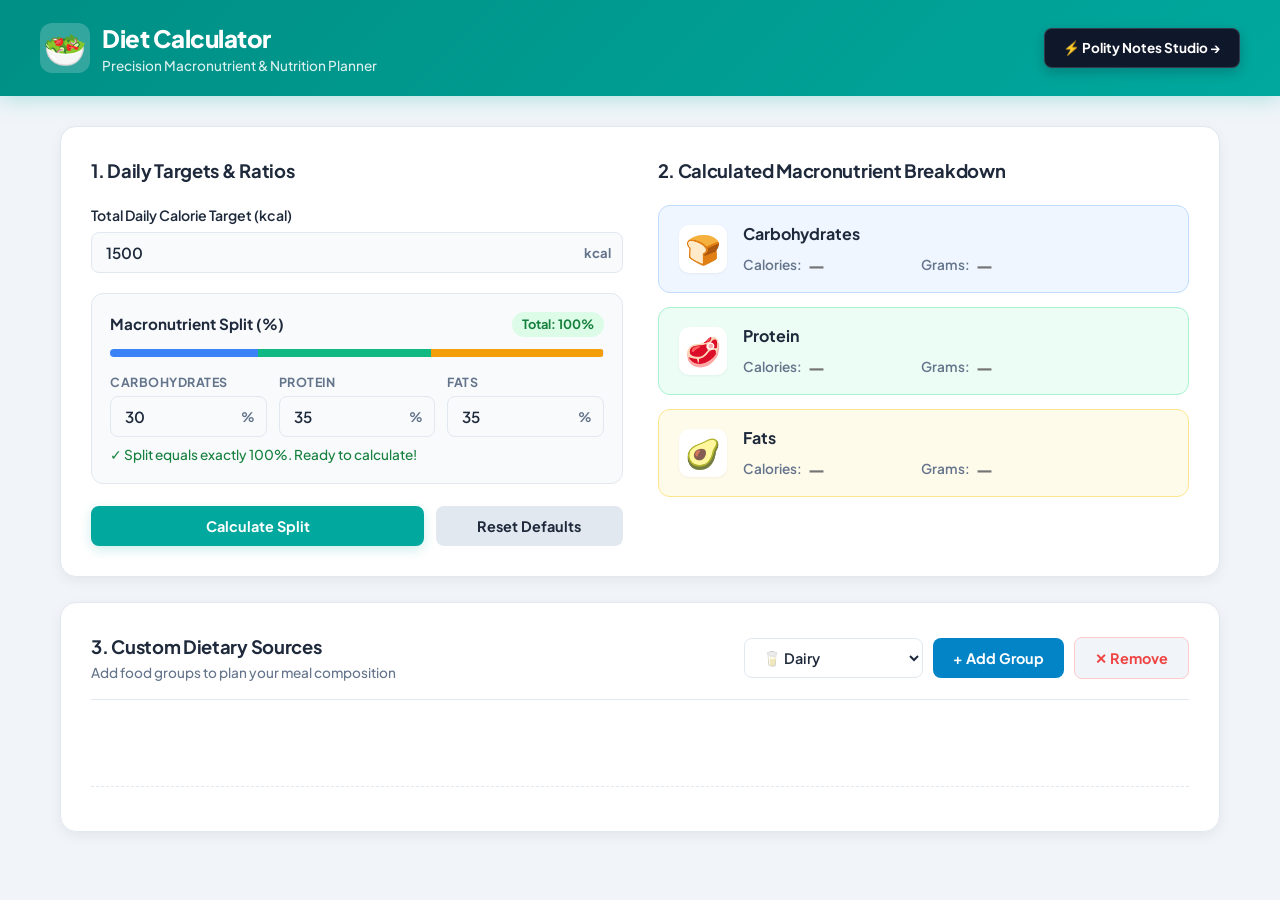
==== commit b9aa97ea: "New changes" ====
--- a/public/index.html
+++ b/public/index.html
@@ -3,113 +3,227 @@
   <head>
     <meta charset="utf-8" />
     <meta name="viewport" content="width=device-width, initial-scale=1" />
-    <link href="https://fonts.googleapis.com/css?family=Lato:100,300,400,700,900" rel="stylesheet">
-    <link href="https://fonts.googleapis.com/css?family=Roboto:400,700&display=swap" rel="stylesheet"/>
-    <meta name="theme-color" content="#000000" />
-    <meta name="description" content="Diet calculation and macro tracker application" />
-    <link rel="stylesheet" href="../src/Script.css">
-    <link rel="shortcut icon" type="image/png" href="favicon.ico">
-    <title>Diet Calculation App</title>
+    <link href="https://fonts.googleapis.com/css2?family=Plus+Jakarta+Sans:wght@400;500;600;700;800&family=Roboto:wght@400;500;700&display=swap" rel="stylesheet" />
+    <meta name="theme-color" content="#00a89d" />
+    <meta name="description" content="Dynamic Diet Calculator & Macro Nutrients Planner" />
+    <link rel="stylesheet" href="../src/Script.css" />
+    <link rel="shortcut icon" type="image/png" href="favicon.ico" />
+    <title>Diet & Macro Nutrients Studio</title>
   </head>
   <body>
-    <!-- APPLICATION HEADER WITH INTEGRATED BUILDER NAVIGATION -->
-    <header>
-      <h1>Diet Calculator</h1>
-      <div class="studio-nav-wrapper">
-        <a href="../src/builder.html" class="studio-nav-btn" target="_self">
-          ⚡ Open Polity Notes Builder Studio &rarr;
-        </a>
+    <!-- MODERN APP NAVBAR -->
+    <header class="app-header">
+      <div class="header-inner">
+        <div class="brand-zone">
+          <div class="brand-icon">🥗</div>
+          <div>
+            <h1>Diet Calculator</h1>
+            <p class="brand-subtitle">Precision Macronutrient & Nutrition Planner</p>
+          </div>
+        </div>
+        
+        <div class="studio-nav-wrapper">
+          <a href="../src/builder.html" class="studio-nav-btn" target="_self">
+            ⚡ Polity Notes Studio &rarr;
+          </a>
+        </div>
       </div>
     </header>
 
-    <!-- SCRIPTS -->
+    <main class="main-layout">
+      <!-- CALCULATOR MAIN CARD -->
+      <section class="calculator-card">
+        <form id="dietForm">
+          <div class="calculator-grid">
+            
+            <!-- COLUMN 1: TARGETS & PERCENTAGES -->
+            <div class="calc-panel input-panel">
+              <h2 class="panel-title">1. Daily Targets & Ratios</h2>
+              
+              <div class="input-group main-target">
+                <label for="targetCalories">Total Daily Calorie Target (kcal)</label>
+                <div class="input-with-affix">
+                  <input id="targetCalories" name="CalorieIntake" type="number" value="1500" class="styled-input calorie-primary" />
+                  <span class="input-affix">kcal</span>
+                </div>
+              </div>
+
+              <div class="macro-ratios-box">
+                <div class="macro-ratios-header">
+                  <h3>Macronutrient Split (%)</h3>
+                  <span id="ratioTracker" class="ratio-badge valid">Total: 100%</span>
+                </div>
+
+                <!-- LIVE PROGRESS RATIO BAR -->
+                <div class="macro-ratio-bar">
+                  <div id="barCarb" class="bar-segment carb" style="width: 30%;"></div>
+                  <div id="barProtein" class="bar-segment protein" style="width: 35%;"></div>
+                  <div id="barFat" class="bar-segment fat" style="width: 35%;"></div>
+                </div>
+
+                <div class="ratio-inputs-grid">
+                  <div class="ratio-field carb-field">
+                    <label for="carb-per">Carbohydrates</label>
+                    <div class="input-with-affix">
+                      <input type="number" id="carb-per" name="carb-per" value="30" class="styled-input macro-input" oninput="updateLiveRatios()" />
+                      <span class="input-affix">%</span>
+                    </div>
+                  </div>
+
+                  <div class="ratio-field protein-field">
+                    <label for="protien-per">Protein</label>
+                    <div class="input-with-affix">
+                      <input type="number" id="protien-per" name="protien-per" value="35" class="styled-input macro-input" oninput="updateLiveRatios()" />
+                      <span class="input-affix">%</span>
+                    </div>
+                  </div>
+
+                  <div class="ratio-field fat-field">
+                    <label for="fat-per">Fats</label>
+                    <div class="input-with-affix">
+                      <input type="number" id="fat-per" name="fat-per" value="35" class="styled-input macro-input" oninput="updateLiveRatios()" />
+                      <span class="input-affix">%</span>
+                    </div>
+                  </div>
+                </div>
+
+                <p id="ratioAlert" class="helper-text">Ratios currently equal 100%.</p>
+              </div>
+
+              <div class="action-btn-row">
+                <button type="button" class="btn btn-primary" onclick="calc(this.form)">Calculate Split</button>
+                <button type="reset" class="btn btn-secondary" onclick="setTimeout(updateLiveRatios, 50)">Reset Defaults</button>
+              </div>
+            </div>
+
+            <!-- COLUMN 2: CALCULATED BREAKDOWNS -->
+            <div class="calc-panel results-panel">
+              <h2 class="panel-title">2. Calculated Macronutrient Breakdown</h2>
+              
+              <div class="results-cards-grid">
+                <!-- CARB RESULTS CARD -->
+                <div class="macro-result-card carb-card">
+                  <div class="card-icon">🍞</div>
+                  <div class="card-meta">
+                    <h4>Carbohydrates</h4>
+                    <div class="stat-row">
+                      <span class="stat-label">Calories:</span>
+                      <input name="CarbCalories" type="text" readonly class="stat-field" placeholder="—" />
+                    </div>
+                    <div class="stat-row">
+                      <span class="stat-label">Grams:</span>
+                      <input name="CarbGrams" type="text" readonly class="stat-field" placeholder="—" />
+                    </div>
+                  </div>
+                </div>
+
+                <!-- PROTEIN RESULTS CARD -->
+                <div class="macro-result-card protein-card">
+                  <div class="card-icon">🥩</div>
+                  <div class="card-meta">
+                    <h4>Protein</h4>
+                    <div class="stat-row">
+                      <span class="stat-label">Calories:</span>
+                      <input name="ProteinCalories" type="text" readonly class="stat-field" placeholder="—" />
+                    </div>
+                    <div class="stat-row">
+                      <span class="stat-label">Grams:</span>
+                      <input name="ProteinGrams" type="text" readonly class="stat-field" placeholder="—" />
+                    </div>
+                  </div>
+                </div>
+
+                <!-- FAT RESULTS CARD -->
+                <div class="macro-result-card fat-card">
+                  <div class="card-icon">🥑</div>
+                  <div class="card-meta">
+                    <h4>Fats</h4>
+                    <div class="stat-row">
+                      <span class="stat-label">Calories:</span>
+                      <input name="FatCalories" type="text" readonly class="stat-field" placeholder="—" />
+                    </div>
+                    <div class="stat-row">
+                      <span class="stat-label">Grams:</span>
+                      <input name="FatGrams" type="text" readonly class="stat-field" placeholder="—" />
+                    </div>
+                  </div>
+                </div>
+              </div>
+            </div>
+
+          </div>
+        </form>
+      </section>
+
+      <!-- FOOD SOURCES & INVENTORY TRACKER -->
+      <section class="sources-card">
+        <div class="sources-header">
+          <div>
+            <h2 class="panel-title" style="margin-bottom: 2px;">3. Custom Dietary Sources</h2>
+            <p class="helper-text" style="margin: 0;">Add food groups to plan your meal composition</p>
+          </div>
+
+          <div class="sources-controls">
+            <select name="slec" id="select-source" class="styled-select">
+              <option value="Dairy" selected>🥛 Dairy</option>
+              <option value="Veg">🥦 Vegetables</option>
+              <option value="Non-Veg">🍗 Poultry & Meat</option>
+              <option value="Seeds">🌻 Seeds</option>
+              <option value="Nuts">🥜 Nuts</option>
+              <option value="Millets">🌾 Millets & Grains</option>
+            </select>
+            <button type="button" id="btnAdd" class="btn btn-add" onclick="AddDropDownList()">+ Add Group</button>
+            <button type="button" class="btn btn-remove" onclick="btnRemove()">✕ Remove</button>
+          </div>
+        </div>
+
+        <div id="dvContainer" class="sources-container"></div>
+        <div class="total-bar">
+          <p id="total-resources"></p>
+        </div>
+      </section>
+    </main>
+
+    <!-- LIVE DYNAMIC SCRIPT -->
+    <script>
+      function updateLiveRatios() {
+        const c = parseFloat(document.getElementById('carb-per').value) || 0;
+        const p = parseFloat(document.getElementById('protien-per').value) || 0;
+        const f = parseFloat(document.getElementById('fat-per').value) || 0;
+        const total = c + p + f;
+
+        const badge = document.getElementById('ratioTracker');
+        const alertText = document.getElementById('ratioAlert');
+        const barC = document.getElementById('barCarb');
+        const barP = document.getElementById('barProtein');
+        const barF = document.getElementById('barFat');
+
+        badge.textContent = `Total: ${total}%`;
+
+        // Update progress bar widths proportional to entry
+        const scale = total > 0 ? 100 / total : 1;
+        barC.style.width = (c * scale) + '%';
+        barP.style.width = (p * scale) + '%';
+        barF.style.width = (f * scale) + '%';
+
+        if (total === 100) {
+          badge.className = 'ratio-badge valid';
+          alertText.textContent = '✓ Split equals exactly 100%. Ready to calculate!';
+          alertText.style.color = '#15803d';
+        } else if (total > 100) {
+          badge.className = 'ratio-badge invalid';
+          alertText.textContent = `⚠ Exceeds 100% by ${(total - 100).toFixed(0)}%. Please reduce ratios.`;
+          alertText.style.color = '#b91c1c';
+        } else {
+          badge.className = 'ratio-badge warning';
+          alertText.textContent = `ℹ Needs ${(100 - total).toFixed(0)}% more to complete the 100% target.`;
+          alertText.style.color = '#b45309';
+        }
+      }
+
+      window.addEventListener('DOMContentLoaded', updateLiveRatios);
+    </script>
     <script type="text/javascript" src="../src/bmr.js"></script>
     <script type="text/javascript" src="../src/resources.js"></script>
-
-    <!-- MAIN CALCULATOR INTERFACE -->
-    <div id="container" align="center">
-      <form>
-        <div class="wrapper-calories">
-          <!-- COLUMN 1: INPUT TARGETS & MACRO RATIOS -->
-          <div id="column-one">
-            <p class="input-calories"> Enter total daily calorie intake
-              <input id="targetCalories" name="CalorieIntake" type="text" size="7" value="1500" class="calorie-field-style">
-            </p>
-            <h3 id="calculator-h3">Enter desired macronutrient percentages %</h3>
-            <p>
-              Carbohydrate
-              <input type="text" id="carb-per" name="carb-per" value="30" size="4">
-            </p>
-            <p>
-              Protein
-              <input type="text" id="protien-per" name="protien-per" value="35" size="4">
-            </p>
-            <p>
-              Fat
-              <input type="text" id="fat-per" name="fat-per" value="35" size="4">                    
-            </p>
-            <div class="inner">
-              <input type="button" value="Calculate" class="Button" onclick="calc(this.form)">
-              <input type="reset" value="Reset" name="Reset" class="Button">
-            </div>
-            <p>Note: Please make sure that all the percentages add upto 100</p>
-          </div>
-
-          <!-- COLUMN 2: CALCULATED SPLITS (CALORIES & GRAMS) -->
-          <div id="column-two" class="grid-container">
-            <div class="grid-child-calories">
-              <h3 id="calculator-h3">Calories from each macro</h3>
-              <p>
-                Carbs
-                <input name="CarbCalories" type="text" size="7" class="calorie-results-field" placeholder="Carb calories"> 
-              </p>
-              <p>
-                Protein
-                <input name="ProteinCalories" type="text" size="7" class="calorie-results-field" placeholder="Protein calories"> 
-              </p>
-              <p>
-                Fat
-                <input name="FatCalories" type="text" size="7" class="calorie-results-field" placeholder="Fat calories"> 
-              </p>
-            </div>
-            <div class="grid-child-grams">
-              <h3 id="calculator-h3">Grams of each macro</h3>
-              <p>
-                Carbs (g)
-                <input name="CarbGrams" type="text" size="7" class="grams-results-field" placeholder="Carb grams">
-              </p>
-              <p>
-                Protein (g)
-                <input name="ProteinGrams" type="text" size="7" class="grams-results-field" placeholder="Protein grams">
-              </p>
-              <p>
-                Fat (g)
-                <input name="FatGrams" type="text" size="7" class="grams-results-field" placeholder="Fat grams">
-              </p>
-            </div>
-          </div>
-        </div>
-      </form>
-    </div>
-    
-    <!-- FOOD SOURCE SELECTION & AGGREGATION ZONE -->
-    <div class="resources">
-      <div class="resources-dropdown">
-        <select name="slec" id="select-source" class="resource-select">
-          <option value="Dairy" selected>Dairy</option>
-          <option value="Veg">Veg</option>
-          <option value="Non-Veg">Non-Veg</option>
-          <option value="Seeds">Seeds</option>
-          <option value="Nuts">Nuts</option>
-          <option value="Millets">Millets</option>
-        </select>
-        <input type="button" id="btnAdd" class="Button addBtn" onclick="AddDropDownList()" value="Add Diet Sources" />
-        <input type="button" class="Button Remove" onclick="btnRemove()" value="Remove">
-      </div>
-      <div id="dvContainer" class="addCont"></div>
-      <div class="total">
-        <p id="total-resources"></p>
-      </div>
-    </div>
   </body>
-</html>
+</html>
--- a/src/Script.css
+++ b/src/Script.css
@@ -1,274 +1,488 @@
+/* ========================================================
+   MODERN DESIGN SYSTEM & RESETS
+   ======================================================== */
+:root {
+  --primary: #00a89d;
+  --primary-hover: #008f85;
+  --primary-light: #e6f7f6;
+  --dark-bg: #0f172a;
+  --card-bg: #ffffff;
+  --text-main: #1e293b;
+  --text-muted: #64748b;
+  --border-color: #e2e8f0;
+  
+  --carb-color: #3b82f6;
+  --carb-bg: #eff6ff;
+  --protein-color: #10b981;
+  --protein-bg: #ecfdf5;
+  --fat-color: #f59e0b;
+  --fat-bg: #fffbeb;
+
+  --shadow-sm: 0 1px 3px rgba(0, 0, 0, 0.05);
+  --shadow-md: 0 4px 14px rgba(0, 0, 0, 0.06);
+  --shadow-lg: 0 10px 25px -5px rgba(0, 0, 0, 0.08);
+}
+
 * {
-  margin: 0px;
-  padding: 0.80px;
+  margin: 0;
+  padding: 0;
   box-sizing: border-box;
 }
 
-/* ========================================================
-   HEADER & STUDIO LINK STYLES
-   ======================================================== */
-header {
-  background: #00a89d;
+body {
+  font-family: 'Plus Jakarta Sans', sans-serif;
+  background-color: #f1f5f9;
+  color: var(--text-main);
+  line-height: 1.5;
+  min-height: 100vh;
+}
+
+/* ========================================================
+   TOP APPLICATION HEADER
+   ======================================================== */
+.app-header {
+  background: linear-gradient(135deg, #008f85 0%, #00a89d 100%);
   color: white;
-  padding: 1rem 0.5rem;
-  text-align: center;
-  box-shadow: 0 2px 6px rgba(0, 0, 0, 0.30);
+  padding: 1.25rem 2rem;
+  box-shadow: 0 4px 20px rgba(0, 168, 157, 0.25);
+}
+
+.header-inner {
+  max-width: 1200px;
+  margin: 0 auto;
+  display: flex;
+  justify-content: space-between;
+  align-items: center;
+  flex-wrap: wrap;
+  gap: 15px;
+}
+
+.brand-zone {
+  display: flex;
+  align-items: center;
+  gap: 12px;
+}
+
+.brand-icon {
+  font-size: 2.2rem;
+  background: rgba(255, 255, 255, 0.2);
+  width: 50px;
+  height: 50px;
+  display: flex;
+  align-items: center;
+  justify-content: center;
+  border-radius: 12px;
+  backdrop-filter: blur(4px);
+}
+
+.brand-zone h1 {
+  font-size: 1.5rem;
+  font-weight: 800;
+  letter-spacing: -0.5px;
+  color: #ffffff;
+}
+
+.brand-subtitle {
+  font-size: 0.85rem;
+  color: rgba(255, 255, 255, 0.85);
+  font-weight: 500;
+}
+
+.studio-nav-btn {
+  display: inline-flex;
+  align-items: center;
+  background: var(--dark-bg);
+  color: #ffffff !important;
+  font-size: 13.5px;
+  font-weight: 700;
+  text-decoration: none;
+  padding: 9px 18px;
+  border-radius: 8px;
+  box-shadow: 0 4px 12px rgba(15, 23, 42, 0.25);
+  border: 1px solid rgba(255, 255, 255, 0.15);
+  transition: all 0.2s cubic-bezier(0.4, 0, 0.2, 1);
+}
+
+.studio-nav-btn:hover {
+  background: #1e293b;
+  transform: translateY(-2px);
+  color: #93c5fd !important;
+  box-shadow: 0 6px 18px rgba(15, 23, 42, 0.35);
+}
+
+/* ========================================================
+   MAIN CONTENT LAYOUT
+   ======================================================== */
+.main-layout {
+  max-width: 1200px;
+  margin: 30px auto;
+  padding: 0 20px 40px 20px;
+  display: flex;
+  flex-direction: column;
+  gap: 25px;
+}
+
+.calculator-card, .sources-card {
+  background: var(--card-bg);
+  border-radius: 16px;
+  padding: 30px;
+  box-shadow: var(--shadow-md);
+  border: 1px solid var(--border-color);
+}
+
+.panel-title {
+  font-size: 1.15rem;
+  font-weight: 700;
+  color: var(--text-main);
+  margin-bottom: 20px;
+  letter-spacing: -0.3px;
+}
+
+.helper-text {
+  font-size: 0.85rem;
+  color: var(--text-muted);
+  margin-top: 8px;
+  font-weight: 500;
+}
+
+/* ========================================================
+   CALCULATOR TWO-COLUMN GRID
+   ======================================================== */
+.calculator-grid {
+  display: grid;
+  grid-template-columns: 1fr 1fr;
+  gap: 35px;
+}
+
+.calc-panel {
+  display: flex;
+  flex-direction: column;
+}
+
+/* INPUT CONTROLS */
+.input-group {
+  margin-bottom: 20px;
+}
+
+.input-group label {
+  display: block;
+  font-size: 0.88rem;
+  font-weight: 600;
+  color: var(--text-main);
+  margin-bottom: 6px;
+}
+
+.input-with-affix {
+  position: relative;
+  display: flex;
+  align-items: center;
+}
+
+.styled-input {
   width: 100%;
-}
-
-header h1 {
-  margin-bottom: 8px;
-}
-
-.studio-nav-wrapper {
-  margin-top: 6px;
-  display: flex;
+  padding: 10px 14px;
+  border: 1.5px solid var(--border-color);
+  border-radius: 8px;
+  font-size: 0.95rem;
+  font-family: inherit;
+  font-weight: 600;
+  color: var(--text-main);
+  background: #f8fafc;
+  outline: none;
+  transition: all 0.2s ease;
+}
+
+.styled-input:focus {
+  background: #ffffff;
+  border-color: var(--primary);
+  box-shadow: 0 0 0 3px rgba(0, 168, 157, 0.15);
+}
+
+.input-affix {
+  position: absolute;
+  right: 12px;
+  font-size: 0.82rem;
+  font-weight: 700;
+  color: var(--text-muted);
+  pointer-events: none;
+}
+
+/* MACRO SPLIT COMPONENT */
+.macro-ratios-box {
+  background: #f8fafc;
+  border: 1px solid var(--border-color);
+  padding: 18px;
+  border-radius: 12px;
+  margin-bottom: 22px;
+}
+
+.macro-ratios-header {
+  display: flex;
+  justify-content: space-between;
+  align-items: center;
+  margin-bottom: 12px;
+}
+
+.macro-ratios-header h3 {
+  font-size: 0.95rem;
+  font-weight: 700;
+}
+
+.ratio-badge {
+  font-size: 0.8rem;
+  font-weight: 700;
+  padding: 3px 10px;
+  border-radius: 20px;
+}
+
+.ratio-badge.valid { background: #dcfce7; color: #15803d; }
+.ratio-badge.invalid { background: #fee2e2; color: #b91c1c; }
+.ratio-badge.warning { background: #fef3c7; color: #b45309; }
+
+/* RATIO COLOR BAR */
+.macro-ratio-bar {
+  display: flex;
+  height: 8px;
+  border-radius: 4px;
+  overflow: hidden;
+  margin-bottom: 16px;
+  background: #e2e8f0;
+}
+
+.bar-segment {
+  height: 100%;
+  transition: width 0.3s cubic-bezier(0.4, 0, 0.2, 1);
+}
+
+.bar-segment.carb { background: var(--carb-color); }
+.bar-segment.protein { background: var(--protein-color); }
+.bar-segment.fat { background: var(--fat-color); }
+
+.ratio-inputs-grid {
+  display: grid;
+  grid-template-columns: repeat(3, 1fr);
+  gap: 12px;
+}
+
+.ratio-field label {
+  display: block;
+  font-size: 0.78rem;
+  font-weight: 700;
+  margin-bottom: 4px;
+  color: var(--text-muted);
+  text-transform: uppercase;
+  letter-spacing: 0.5px;
+}
+
+/* BUTTONS */
+.action-btn-row {
+  display: flex;
+  gap: 12px;
+  margin-top: auto;
+}
+
+.btn {
+  padding: 11px 20px;
+  border-radius: 8px;
+  font-size: 0.9rem;
+  font-weight: 700;
+  cursor: pointer;
+  border: none;
+  font-family: inherit;
+  transition: all 0.2s ease;
+  display: inline-flex;
+  align-items: center;
   justify-content: center;
-  align-items: center;
-}
-
-.studio-nav-btn {
-  display: inline-block;
-  background-color: #0f172a;
-  color: #ffffff !important;
-  font-family: "Roboto", sans-serif;
-  font-size: 13.5px;
-  font-weight: 700;
-  text-decoration: none;
-  padding: 6px 14px;
-  border-radius: 6px;
-  border: 1px solid rgba(255, 255, 255, 0.3);
-  box-shadow: 0 2px 5px rgba(0, 0, 0, 0.2);
-  transition: all 0.2s ease-in-out;
-  cursor: pointer;
-}
-
-.studio-nav-btn:hover {
-  background-color: #1e293b;
-  border-color: #ffffff;
-  color: #93c5fd !important;
+}
+
+.btn-primary {
+  background: var(--primary);
+  color: white;
+  flex: 2;
+  box-shadow: 0 4px 12px rgba(0, 168, 157, 0.2);
+}
+
+.btn-primary:hover {
+  background: var(--primary-hover);
   transform: translateY(-1px);
 }
 
-/* ========================================================
-   BODY & MAIN LAYOUT
-   ======================================================== */
-body {
-  font-family: "Lato", sans-serif;
-  font-weight: 400;
-  font-size: 16px;
-  line-height: 1.7;
-  padding: 3px;
-}
-
-.input-calories {
-  font-size: 20px;
-  font-weight: bold;
-}
-
-.grid-container {
-  width: 80%;
-  display: flex;
-  flex-direction: row;
-  justify-content: space-evenly;
+.btn-secondary {
+  background: #e2e8f0;
+  color: var(--text-main);
+  flex: 1;
+}
+
+.btn-secondary:hover {
+  background: #cbd5e1;
+}
+
+/* ========================================================
+   RESULTS CARDS
+   ======================================================== */
+.results-cards-grid {
+  display: flex;
+  flex-direction: column;
+  gap: 14px;
+}
+
+.macro-result-card {
+  display: flex;
+  align-items: center;
+  gap: 16px;
+  padding: 16px 20px;
+  border-radius: 12px;
+  border: 1.5px solid transparent;
+  transition: transform 0.2s ease;
+}
+
+.macro-result-card:hover {
+  transform: translateY(-2px);
+}
+
+.carb-card {
+  background: var(--carb-bg);
+  border-color: #bfdbfe;
+}
+.protein-card {
+  background: var(--protein-bg);
+  border-color: #a7f3d0;
+}
+.fat-card {
+  background: var(--fat-bg);
+  border-color: #fde68a;
+}
+
+.card-icon {
+  font-size: 1.8rem;
+  background: #ffffff;
+  width: 48px;
+  height: 48px;
+  display: flex;
+  align-items: center;
+  justify-content: center;
+  border-radius: 10px;
+  box-shadow: var(--shadow-sm);
+}
+
+.card-meta {
+  flex-grow: 1;
+}
+
+.card-meta h4 {
+  font-size: 1rem;
+  font-weight: 700;
+  margin-bottom: 6px;
+  color: var(--text-main);
+}
+
+.stat-row {
+  display: inline-flex;
+  align-items: center;
+  gap: 6px;
+  margin-right: 20px;
+}
+
+.stat-label {
+  font-size: 0.85rem;
+  color: var(--text-muted);
+  font-weight: 600;
+}
+
+.stat-field {
+  background: transparent;
+  border: none;
+  font-family: inherit;
+  font-size: 1.05rem;
+  font-weight: 800;
+  color: var(--text-main);
+  width: 90px;
+  outline: none;
+}
+
+/* ========================================================
+   CUSTOM DIETARY SOURCES SECTION
+   ======================================================== */
+.sources-header {
+  display: flex;
+  justify-content: space-between;
+  align-items: center;
   flex-wrap: wrap;
-  height: auto;
-}
-
-.grid-child-calories {
-  margin: 5px;
-  border: tomato dashed 3px; 
+  gap: 15px;
+  margin-bottom: 20px;
+  padding-bottom: 16px;
+  border-bottom: 1px solid var(--border-color);
+}
+
+.sources-controls {
+  display: flex;
+  align-items: center;
+  gap: 10px;
+}
+
+.styled-select {
+  padding: 9px 14px;
   border-radius: 8px;
-  padding: 4px;
-}
-
-.grid-child-grams {
-  margin: 5px;
-  border: tomato dashed 3px;
+  border: 1.5px solid var(--border-color);
+  font-family: inherit;
+  font-size: 0.9rem;
+  font-weight: 600;
+  background-color: #ffffff;
+  color: var(--text-main);
+  outline: none;
+}
+
+.btn-add {
+  background: #0284c7;
+  color: white;
+}
+.btn-add:hover { background: #0369a1; }
+
+.btn-remove {
+  background: #f1f5f9;
+  color: #ef4444;
+  border: 1px solid #fecaca;
+}
+.btn-remove:hover { background: #fee2e2; }
+
+.sources-container {
+  display: flex;
+  flex-wrap: wrap;
+  gap: 12px;
+  min-height: 48px;
+  align-items: center;
+}
+
+.total-bar {
+  margin-top: 18px;
+  padding-top: 14px;
+  border-top: 1px dashed var(--border-color);
+  font-weight: 700;
+  color: var(--primary);
+  font-size: 0.95rem;
+}
+
+/* Preserving JavaScript output elements from bmr.js/resources.js */
+.resource-sup-div {
+  background: #ffffff;
+  border: 1px solid var(--border-color);
   border-radius: 8px;
-  padding: 4px;
-}
-
-.Button {
-  font-weight: bold;
-  font-size: 15px;
-  background: #00a89d;
-  border: 1px #00a89d solid;
-  border-radius: 8px;
-  padding: 4px;
-  cursor: pointer;
-}
-
-.Button:hover, 
-.Button:active {
-  color: #00a89d;
-  background-color: white;
-}
-
-.resources-dropdown {
-  display: flex;
-  flex-direction: row;
-  align-items: center;
-  justify-content: center;
-}
-
-.div-select-resource {
-  margin: auto;
-  display: flex;
-  flex-direction: row;
-  align-items: center;
-  justify-content: center;
-  align-content: center;
-}
-
-.addCont {
-  margin: auto;
-  display: flex;
-  flex-direction: column;
-  align-items: center;
-  justify-content: center;
-  align-content: center;
-}
-
-.calorie-results-field {
-  align-items: center;
-}
-
-.resources {
-  display: flex;
-  flex-direction: column;
-  align-items: center;
-  justify-content: center;
-}
-
-.total {
-  justify-content: center;
-}
-
-#select-source {
-  margin: auto;
-}
-
-input {
-  border: black 1px solid;
-  border-radius: 4px;
-}
-
-.main-footer {
-  background-color: black;
-  display: flex;
-  margin-top: auto;
-  flex: 0;
-}
-
-.main-footer-a {
-  color: white;
-}
-
-.resource-sup-div {
-  display: flex;
-  justify-content: center;
-  align-items: center;
-  flex-direction: row;
-  padding: 8px;
-  width: 40rem;
-}
-
-.resource-chk {
-  display: flex;
-  justify-content: center;
-  align-items: center;
-  flex-direction: row;
-  margin: 0 4px;
-}
-
-.res-para {
-  display: flex;
-  justify-content: center;
-  align-items: center;
-  flex-direction: row;
-  margin: 0 4px;
-}
-
-.div-resource {
-  display: flex;
-  justify-content: center;
-  align-items: center;
-  flex-direction: column;
-}
-
-.resource-div-content {
-  display: flex;
-  justify-content: center;
-  align-items: center;
-  flex-direction: row;
-}
-
-.resource-para-name {
-  display: flex;
-  justify-content: center;
-  align-items: center;
-  flex-direction: row;
-  padding: 0px 2px;
-  margin: auto; 
-}
-
-/* ========================================================
-   RESPONSIVE MEDIA QUERIES
-   ======================================================== */
-@media screen and (max-width: 700px) {
-  .grid-container {
-    display: flex;
-    flex-direction: column;
-    justify-content: space-between;
-    flex-wrap: wrap;
-    height: auto;
+  padding: 8px 14px;
+  box-shadow: var(--shadow-sm);
+  display: inline-flex;
+  align-items: center;
+  gap: 8px;
+}
+
+/* ========================================================
+   RESPONSIVENESS
+   ======================================================== */
+@media screen and (max-width: 860px) {
+  .calculator-grid {
+    grid-template-columns: 1fr;
+    gap: 25px;
   }
-  .grid-child-calories,
-  .grid-child-grams {
-    height: auto;
-    flex: 1;
+  .app-header {
+    padding: 1.25rem 1.25rem;
   }
-  .grid-child-calories {
-    order: 1;
-  }
-  .grid-child-grams {
-    order: 2;
-  }
-  .total {
-    order: 3;
-  }
-  .addBtn {
-    margin: auto;
-    width: auto;
-  }
-  .addCont {
-    margin: auto;
-    width: auto;
-    display: flex;
-    flex-direction: column;
-    align-items: center;
-    justify-content: center;
-    flex-wrap: wrap;
-    align-content: center;
-  }
-  #select-source {
-    margin: auto;
-  }
-  .resource-sup-div {
-    margin: auto;
-    width: auto;
-    display: flex;
-    justify-content: center;
-    align-items: center;
-    flex-direction: row;
-  }
-  .resources-dropdown {
-    margin: auto;
-    width: auto;
-    display: flex;
-    flex-direction: row;
-    align-items: center;
-    justify-content: center;
-  }
-}
+}
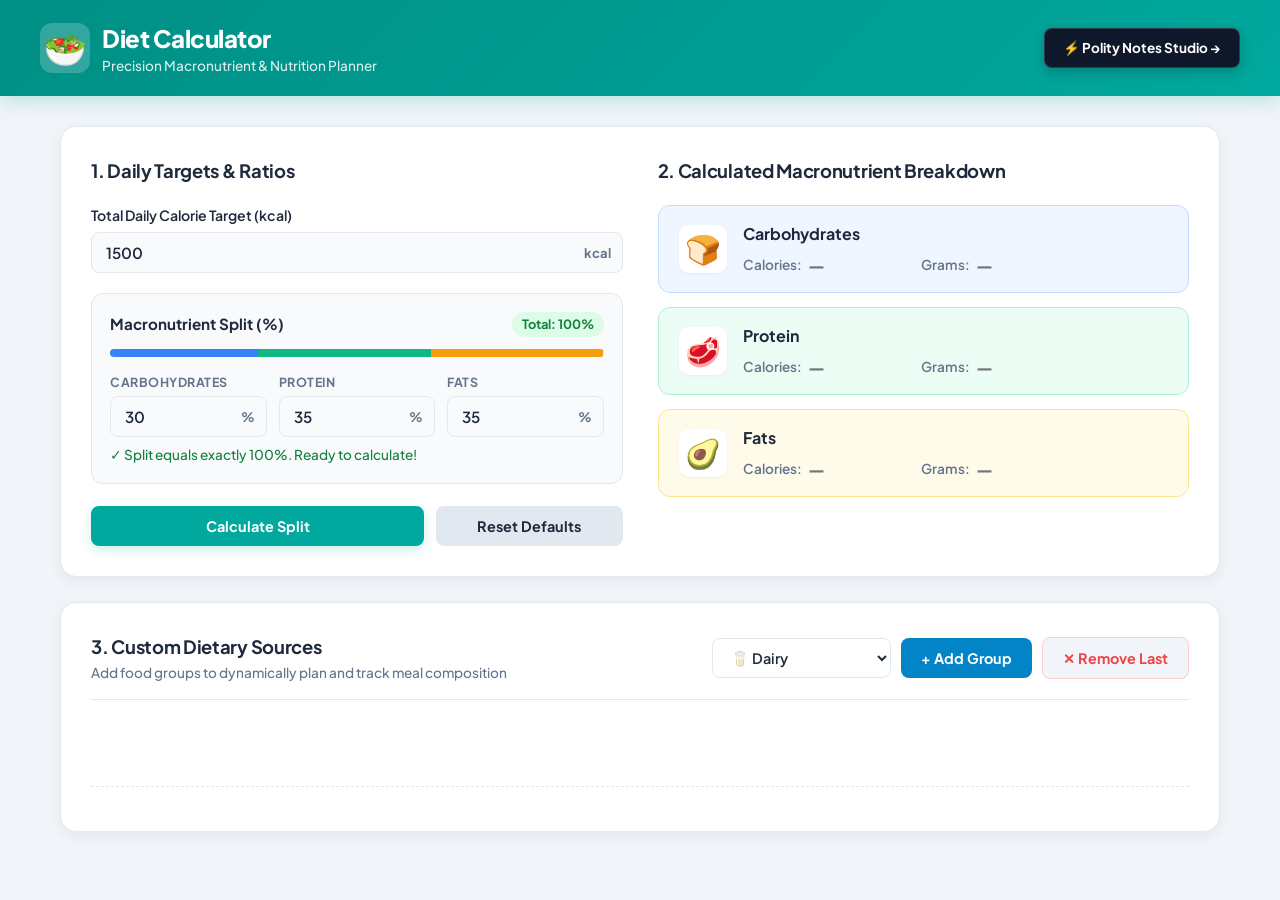
==== commit 2013cd6f: "Update index.html" ====
--- a/public/index.html
+++ b/public/index.html
@@ -11,7 +11,7 @@
     <title>Diet & Macro Nutrients Studio</title>
   </head>
   <body>
-    <!-- MODERN APP NAVBAR -->
+    <!-- APP HEADER -->
     <header class="app-header">
       <div class="header-inner">
         <div class="brand-zone">
@@ -31,12 +31,12 @@
     </header>
 
     <main class="main-layout">
-      <!-- CALCULATOR MAIN CARD -->
+      <!-- MAIN CALCULATOR CARD -->
       <section class="calculator-card">
         <form id="dietForm">
           <div class="calculator-grid">
             
-            <!-- COLUMN 1: TARGETS & PERCENTAGES -->
+            <!-- COLUMN 1: TARGETS & MACRO RATIOS -->
             <div class="calc-panel input-panel">
               <h2 class="panel-title">1. Daily Targets & Ratios</h2>
               
@@ -101,7 +101,7 @@
               <h2 class="panel-title">2. Calculated Macronutrient Breakdown</h2>
               
               <div class="results-cards-grid">
-                <!-- CARB RESULTS CARD -->
+                <!-- CARB CARD -->
                 <div class="macro-result-card carb-card">
                   <div class="card-icon">🍞</div>
                   <div class="card-meta">
@@ -117,7 +117,7 @@
                   </div>
                 </div>
 
-                <!-- PROTEIN RESULTS CARD -->
+                <!-- PROTEIN CARD -->
                 <div class="macro-result-card protein-card">
                   <div class="card-icon">🥩</div>
                   <div class="card-meta">
@@ -133,7 +133,7 @@
                   </div>
                 </div>
 
-                <!-- FAT RESULTS CARD -->
+                <!-- FAT CARD -->
                 <div class="macro-result-card fat-card">
                   <div class="card-icon">🥑</div>
                   <div class="card-meta">
@@ -155,12 +155,12 @@
         </form>
       </section>
 
-      <!-- FOOD SOURCES & INVENTORY TRACKER -->
+      <!-- DYNAMIC FOOD SOURCES SECTION -->
       <section class="sources-card">
         <div class="sources-header">
           <div>
             <h2 class="panel-title" style="margin-bottom: 2px;">3. Custom Dietary Sources</h2>
-            <p class="helper-text" style="margin: 0;">Add food groups to plan your meal composition</p>
+            <p class="helper-text" style="margin: 0;">Add food groups to dynamically plan and track meal composition</p>
           </div>
 
           <div class="sources-controls">
@@ -173,18 +173,18 @@
               <option value="Millets">🌾 Millets & Grains</option>
             </select>
             <button type="button" id="btnAdd" class="btn btn-add" onclick="AddDropDownList()">+ Add Group</button>
-            <button type="button" class="btn btn-remove" onclick="btnRemove()">✕ Remove</button>
+            <button type="button" class="btn btn-remove" onclick="btnRemove()">✕ Remove Last</button>
           </div>
         </div>
 
         <div id="dvContainer" class="sources-container"></div>
         <div class="total-bar">
-          <p id="total-resources"></p>
+          <div id="total-resources"></div>
         </div>
       </section>
     </main>
 
-    <!-- LIVE DYNAMIC SCRIPT -->
+    <!-- LIVE VALIDATION & MACRO BAR SCRIPT -->
     <script>
       function updateLiveRatios() {
         const c = parseFloat(document.getElementById('carb-per').value) || 0;
@@ -200,7 +200,6 @@
 
         badge.textContent = `Total: ${total}%`;
 
-        // Update progress bar widths proportional to entry
         const scale = total > 0 ? 100 / total : 1;
         barC.style.width = (c * scale) + '%';
         barP.style.width = (p * scale) + '%';
@@ -226,4 +225,4 @@
     <script type="text/javascript" src="../src/bmr.js"></script>
     <script type="text/javascript" src="../src/resources.js"></script>
   </body>
-</html>+</html>
